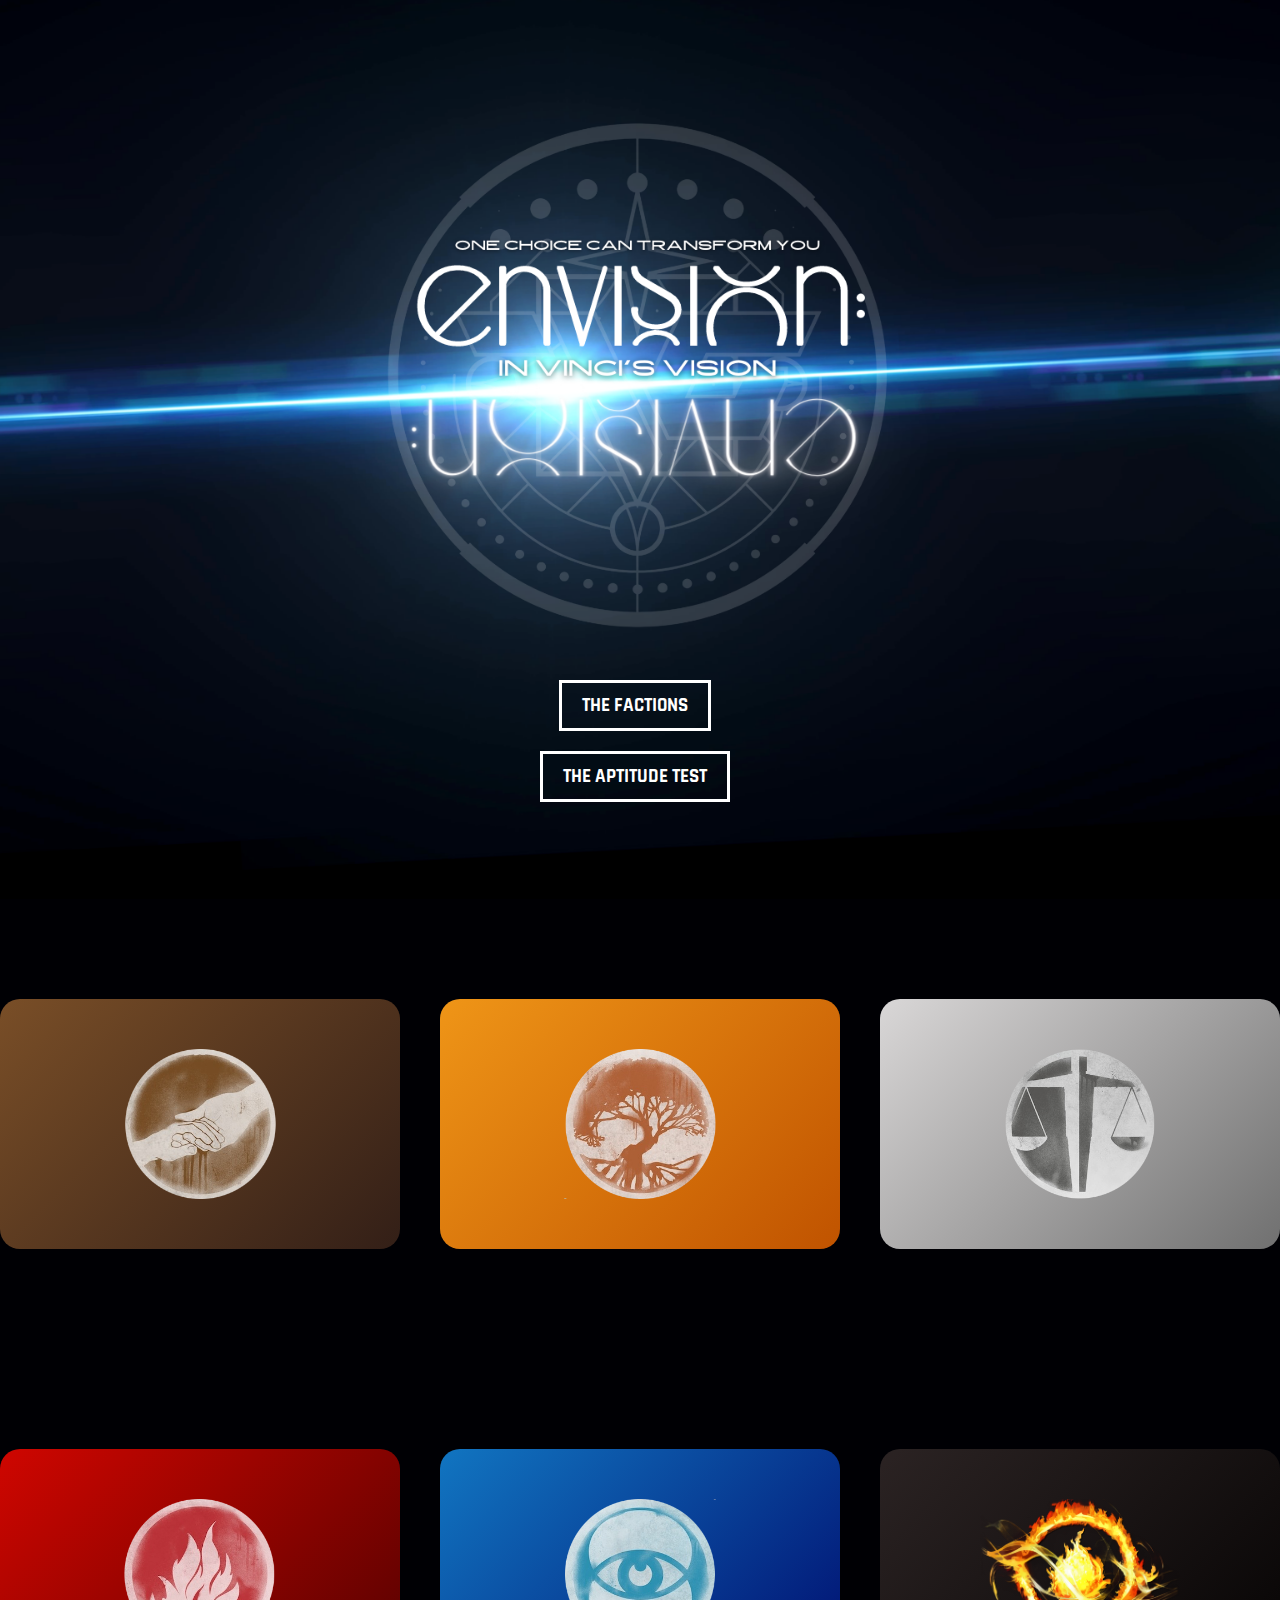
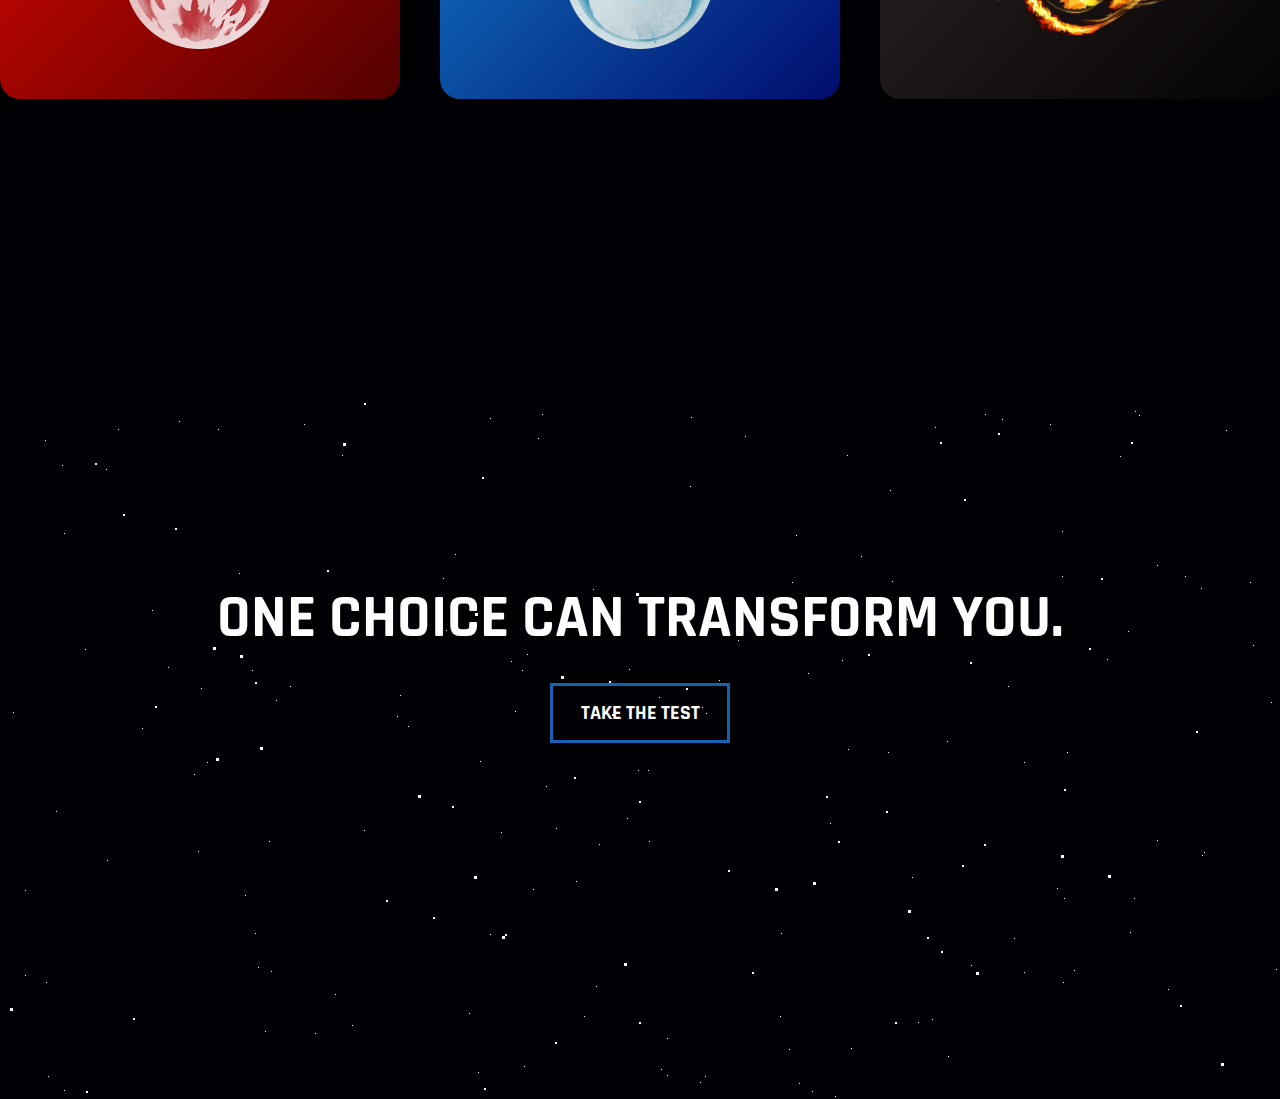
==== index.html @ 8aeebc3e "Update index.html" ====
<!DOCTYPE html>
<html lang="en">
<head>
    <meta charset="UTF-8">
    <meta name="viewport" content="width=device-width, initial-scale=1">
    <title>enVIsion: IN VINCI’s VISION</title>
    
    <link rel="icon" href="./images/TVG (1).ico" type="image/x-icon">
    <link rel="stylesheet" href="./index.css">
</head>
<body>    
    <div id='stars'></div>
        <div id='stars2'></div>
        <div id='stars3'></div>
        <div class="sections home" id="home">
            <div class="bg-music">
                <audio controls autoplay loop preload="auto">
                    <source src="./audio/divergent-bg.mp3" type="audio/mpeg"/>
                </audio>
            </div>
            <div class="banner-btn">
                <p><a href="#factions">THE FACTIONS</a></p>
                <p><a href="#aptitude">THE APTITUDE TEST</a></p>
            </div> 
        </div>

        <div class="sections factions" id="factions">            
            <div class="card abnegation">
                <div class="content">
                    <h1>ABNEGATION</h1>
                    <h4><i>The Selfless</i></h4>
                    <p>I will be my undoing if I become my obsession. <br>I will forget the ones I love if I do not serve them.</p>
                </div>
                <img src="./images/abnegation.png">
            </div>
            <div class="card amity">
                <div class="content">
                    <h1>AMITY</h1>
                    <h4><i>The Peaceful</i></h4>
                    <p>Trust.<br>Self-sufficiency.<br>Forgiveness.<br>Kindness.</p>
                </div>
                <img src="./images/amity.png">
            </div>
            <div class="card candor">
                <div class="content">
                    <h1>CANDOR</h1>
                    <h4><i>The Honest</i></h4>
                    <p>Truth makes us transparent.<br>Truth makes us strong.<br>Truth makes us inextricable.</p>
                </div>
                <img src="./images/candor.png">
            </div>
            <div class="card dauntless">
                <div class="content">
                    <h1>DAUNTLESS</h1>
                    <h4><i>The Brave</i></h4>
                    <p>We believe in freedom from fear, in ordinary acts of bravery, in defending those who cannot defend themselves.</p>
                </div>
                <img src="./images/dauntless.png">
            </div>
            <div class="card erudite">
                <div class="content">
                    <h1>ERUDITE</h1>
                    <h4><i>The Intelligent</i></h4>
                    <p>Knowledge is the only logical solution to avoid conflict. Intelligence must be used for
                        the benefit of the society.
                    </p>
                </div>
                <img src="./images/erudite.png">
            </div>
            <div class="card divergent">
                <div class="content">
                    <h1>DIVERGENT</h1>
                    <h4><i>The Uncontrollable</i></h4>
                    <p>I want to be <b>Brave, Selfless, Smart, Kind, and Honest</b>.<br>I am Divergent. I am whatever I choose to be.</p>
                </div>
                <img src="./images/divergent.png">
            </div>
        </div>

        <div class="sections aptitude" id="aptitude">
            <h1>
                ONE CHOICE CAN TRANSFORM YOU.
            </h1>
            <div class="center">
                <a href="test.html">
                    <button class="btn" href="test.html">
                        <svg width="180px" height="60px" viewBox="0 0 180 60" class="border">
                          <polyline points="179,1 179,59 1,59 1,1 179,1" class="bg-line" />
                          <polyline points="179,1 179,59 1,59 1,1 179,1" class="hl-line" />
                        </svg>
                        <span>TAKE THE TEST</span>
                      </button>
                </a>
                
              </div>
        </div>
</body>
</html>
---- index.css ----
@import url('https://fonts.googleapis.com/css2?family=Poppins:wght@400;600;900&display=swap');
@import url('https://fonts.googleapis.com/css2?family=Rajdhani:wght@500;600;700&family=Titillium+Web:wght@200;400;600;700&display=swap');

@keyframes transitionIn {
    from {
        opacity: 0;
        transform: rotateX(-5deg);
    }
    to {
        opacity: 1;
        transform: rotateX(0);
    }
}

html{
    scroll-behavior: smooth;
}

body {
    animation: transitionIn 1s;
    margin: 0;
    padding: 0;
    overflow-x: hidden;
    box-sizing: border-box;
    scroll-behavior: smooth;
}

.container {
    width: 100%;
    height: 100vh;
    scroll-snap-type: y mandatory;
    overflow-y: scroll;
}

.sections{
    width: 100%;
    height: 100vh;
    display: flex;
    align-items: center;
    justify-content: center;
    scroll-snap-align: start;
}
.bg-music {
    visibility: hidden;
    position: flex;
}

.banner-btn{
    position: absolute;
    top: 75%;
    left: 50%;
    transform: translate(-50%, -50%);
    text-align: center;
    margin-top: 5%;
    cursor: pointer;
}

.banner-btn a{
    text-decoration: none;
    border: 3px solid #ffffff;
    font-size: clamp(15px, 1.50vw, 40px);
    padding: 10px 20px;
    color: white;
    display: inline-block;
    margin-top: 2%;
    margin-right: 10px;
    font-family: 'Rajdhani', sans-serif;
    font-weight: 700;
    text-transform: uppercase;
}

.banner-btn a:hover {
    border-color: #1662B2;
    background: #1662B2;
    box-shadow: 0 2px 20px #1662B2;
    transition: .3s;
    color: #ffffff;
}

#home {
    background-image: url("./images/envision.png");
    background-position: center center;
    -webkit-background-size: cover;
    background-size: cover;
    height: 100vh;
    margin-top: -7px;
}

#factions {
    background: radial-gradient(ellipse at bottom, #000004 0%, #000004 100%);
    color: #ffffff;
    display: grid;
    grid-template-columns: auto auto auto;
}

#aptitude {
    background: radial-gradient(ellipse at bottom, #000004 0%, #000004 100%);
    color: #ffffff;
}


.card {
    position: relative;
    width: 400px;
    height: 250px;
    margin: 20px;
    display: flex;
    justify-content: flex-start;
    align-items: center;
    border-radius: 20px;
}
.abnegation {
    background: linear-gradient(135deg,#794e27,#331f17);
}
.amity {
    background: linear-gradient(135deg,#ef9517,#c05300);
}
.candor {
    background: linear-gradient(135deg,#d9d7d7,#707070);
}
.dauntless {
    background: linear-gradient(135deg,#CF0600,#520100);
}
.erudite {
    background: linear-gradient(135deg,#1175C1,#000C6E);
}
.divergent {
    background: linear-gradient(135deg,#2b2323,#050303);
}
.abnegation:hover {
    transition: 0.5s;
    filter: drop-shadow(0 0 0.75rem #a16b37);
}
.amity:hover {
    transition: 0.5s;
    filter: drop-shadow(0 0 0.75rem #e77630);
}
.candor:hover {
    transition: 0.5s;
    filter: drop-shadow(0 0 0.75rem #d1cece);
}
.dauntless:hover {
    transition: 0.5s;
    filter: drop-shadow(0 0 0.75rem crimson);
}
.erudite:hover {
    transition: 0.5s;
    filter: drop-shadow(0 0 0.75rem #091fc7);
}
.divergent:hover {
    transition: 0.5s;
    filter: drop-shadow(0 0 0.75rem #ff0303);
}
.card img {
    position: absolute;
    bottom: 20%;
    left: 50%;
    transform: translateX(-50%);
    height: 150px;
    transition: 0.5s;
}
.card:hover img {
    left: 80%;
    height: 220px;
}
.card .content {
    position: relative;
    width: 50%;
    left: 20%;
    padding: 20px 20px 20px 40px;
    opacity:0;
    visibility: hidden;
    transition: 0.5s;
}
.card:hover .content {
    opacity:1;
    visibility: visible;
    position: relative;
    width: 40%;
    left: 0%;
}
.card .content h1 {
    color: #ffffff;
    text-transform: uppercase;
    font-size: 2.5em;
    font-family: 'Rajdhani', sans-serif;
    font-weight: 700;
    line-height: 1em;
    margin-bottom: -.5em;
}
.card .content p {
    color: #ffffff;
    font-family: 'Titillium Web', sans-serif;
}

#aptitude h1 {
    color: #ffffff;
    text-transform: uppercase;
    font-size: 3.8em;
    font-family: 'Rajdhani', sans-serif;
    font-weight: 700;
    line-height: 1em;
    margin-bottom: 8%;
}
.center {
    width: 180px;
    height: 60px;
    position: absolute;
    margin-top: 10%;
  }
  
  .btn {
    width: 180px;
    height: 60px;
    cursor: pointer;
    background: transparent;
    border: 3px solid #1662B2;
    outline: none;
    transition: 1s ease-in-out;
    
  }
  
  svg {
    position: absolute;
    left: 0;
    top: 0;
    fill: none;
    stroke: #fff;
    stroke-dasharray: 150 480;
    stroke-dashoffset: 150;
    transition: 1s ease-in-out;
  }
  
  .btn:hover {
    transition: 1s ease-in-out;
    background: transparent;
    filter: drop-shadow(0.5rem 0.5rem 0.5rem #8594df);
  }
  
  .btn:hover svg {
    stroke-dashoffset: -480;
  }
  
  .btn span {
    color: white;
    font-family: 'Rajdhani', sans-serif;
    font-weight: 700;
    font-size:20px;
  }

  .btn span a{
    color: white;
    text-decoration: none;
  }

#stars {
    width: 1px;
    height: 1px;
    background: transparent;
    box-shadow: 1806px 732px #FFF , 741px 999px #FFF , 756px 742px #FFF , 661px 669px #FFF , 1609px 314px #FFF , 480px 361px #FFF , 447px 889px #FFF , 179px 1675px #FFF , 787px 1014px #FFF , 1358px 879px #FFF , 1102px 851px #FFF , 1326px 455px #FFF , 335px 594px #FFF , 1351px 1778px #FFF , 935px 27px #FFF , 1792px 367px #FFF , 1225px 1373px #FFF , 1990px 321px #FFF , 771px 1170px #FFF , 414px 896px #FFF , 1922px 1383px #FFF , 1072px 899px #FFF , 121px 1486px #FFF , 1501px 897px #FFF , 1235px 988px #FFF , 382px 1714px #FFF , 44px 2000px #FFF , 1927px 1209px #FFF , 274px 1994px #FFF , 1585px 891px #FFF , 501px 1614px #FFF , 1103px 1321px #FFF , 628px 1993px #FFF , 1675px 205px #FFF , 1956px 1377px #FFF , 1004px 1382px #FFF , 1689px 472px #FFF , 106px 69px #FFF , 308px 866px #FFF , 951px 1255px #FFF , 1978px 1495px #FFF , 1704px 1493px #FFF , 1303px 224px #FFF , 1016px 1891px #FFF , 706px 313px #FFF , 329px 833px #FFF , 932px 1520px #FFF , 627px 418px #FFF , 902px 1942px #FFF , 319px 936px #FFF , 879px 1499px #FFF , 1352px 1851px #FFF , 644px 1971px #FFF , 99px 843px #FFF , 1791px 1908px #FFF , 271px 571px #FFF , 1003px 1777px #FFF , 1472px 578px #FFF , 601px 1588px #FFF , 1118px 846px #FFF , 1185px 176px #FFF , 1140px 893px #FFF , 343px 1658px #FFF , 1649px 1209px #FFF , 1437px 1538px #FFF , 1826px 308px #FFF , 584px 616px #FFF , 556px 741px #FFF , 1839px 67px #FFF , 1677px 120px #FFF , 351px 1774px #FFF , 1110px 1592px #FFF , 1816px 696px #FFF , 1057px 488px #FFF , 899px 1882px #FFF , 659px 837px #FFF , 524px 666px #FFF , 1380px 540px #FFF , 890px 1960px #FFF , 641px 973px #FFF , 408px 326px #FFF , 1927px 495px #FFF , 342px 55px #FFF , 1008px 286px #FFF , 1975px 1547px #FFF , 1014px 1724px #FFF , 339px 942px #FFF , 1771px 73px #FFF , 1304px 573px #FFF , 1586px 159px #FFF , 428px 1473px #FFF , 1707px 474px #FFF , 272px 1141px #FFF , 83px 1948px #FFF , 298px 1639px #FFF , 870px 1857px #FFF , 593px 189px #FFF , 852px 944px #FFF , 1699px 1939px #FFF , 1163px 1781px #FFF , 1463px 828px #FFF , 596px 586px #FFF , 140px 765px #FFF , 877px 1561px #FFF , 367px 1645px #FFF , 406px 1680px #FFF , 1397px 612px #FFF , 1258px 1833px #FFF , 1833px 1373px #FFF , 1181px 1433px #FFF , 1818px 929px #FFF , 900px 1372px #FFF , 304px 24px #FFF , 511px 261px #FFF , 1379px 1305px #FFF , 1722px 1792px #FFF , 1966px 142px #FFF , 1064px 498px #FFF , 1040px 1907px #FFF , 35px 1166px #FFF , 397px 316px #FFF , 1795px 1603px #FFF , 1107px 259px #FFF , 465px 1578px #FFF , 25px 490px #FFF , 1157px 165px #FFF , 787px 1784px #FFF , 1207px 1985px #FFF , 1264px 851px #FFF , 1010px 1722px #FFF , 315px 633px #FFF , 1275px 1100px #FFF , 1271px 302px #FFF , 1796px 1953px #FFF , 916px 1787px #FFF , 1756px 603px #FFF , 1360px 1920px #FFF , 1473px 1698px #FFF , 202px 910px #FFF , 1134px 498px #FFF , 1663px 1295px #FFF , 13px 312px #FFF , 1435px 937px #FFF , 625px 1056px #FFF , 559px 1334px #FFF , 638px 370px #FFF , 45px 40px #FFF , 28px 907px #FFF , 586px 887px #FFF , 218px 29px #FFF , 475px 1958px #FFF , 1821px 498px #FFF , 985px 14px #FFF , 784px 1968px #FFF , 1675px 1564px #FFF , 189px 1427px #FFF , 590px 944px #FFF , 1609px 1182px #FFF , 1709px 1771px #FFF , 1028px 1377px #FFF , 1664px 894px #FFF , 235px 1598px #FFF , 71px 1165px #FFF , 1151px 1682px #FFF , 69px 1853px #FFF , 145px 1789px #FFF , 923px 1103px #FFF , 1416px 183px #FFF , 1115px 1397px #FFF , 435px 1225px #FFF , 1438px 431px #FFF , 1209px 1867px #FFF , 522px 270px #FFF , 1601px 861px #FFF , 1988px 851px #FFF , 205px 1614px #FFF , 206px 1258px #FFF , 1508px 119px #FFF , 1243px 956px #FFF , 490px 534px #FFF , 1297px 1505px #FFF , 898px 1704px #FFF , 500px 1314px #FFF , 98px 1419px #FFF , 1563px 1139px #FFF , 152px 210px #FFF , 1250px 182px #FFF , 1666px 65px #FFF , 173px 1504px #FFF , 199px 748px #FFF , 1080px 1825px #FFF , 991px 1158px #FFF , 1928px 1562px #FFF , 1853px 1187px #FFF , 1322px 270px #FFF , 39px 1133px #FFF , 1410px 1322px #FFF , 498px 1266px #FFF , 874px 1208px #FFF , 1767px 976px #FFF , 1429px 504px #FFF , 1192px 1997px #FFF , 399px 1790px #FFF , 746px 1944px #FFF , 715px 1245px #FFF , 1538px 747px #FFF , 1728px 1818px #FFF , 734px 718px #FFF , 550px 1791px #FFF , 1202px 455px #FFF , 78px 1054px #FFF , 1070px 1030px #FFF , 1569px 350px #FFF , 1880px 124px #FFF , 830px 959px #FFF , 107px 460px #FFF , 888px 352px #FFF , 1048px 840px #FFF , 1589px 1252px #FFF , 300px 1841px #FFF , 1308px 251px #FFF , 169px 998px #FFF , 1135px 11px #FFF , 709px 903px #FFF , 497px 1685px #FFF , 163px 989px #FFF , 142px 328px #FFF , 388px 1744px #FFF , 781px 533px #FFF , 847px 55px #FFF , 1638px 1896px #FFF , 64px 133px #FFF , 47px 1141px #FFF , 1952px 166px #FFF , 1237px 1749px #FFF , 812px 691px #FFF , 456px 1103px #FFF , 269px 441px #FFF , 490px 18px #FFF , 804px 1509px #FFF , 947px 341px #FFF , 1587px 275px #FFF , 1816px 262px #FFF , 1299px 717px #FFF , 248px 1243px #FFF , 1590px 362px #FFF , 1230px 1296px #FFF , 1892px 482px #FFF , 1558px 185px #FFF , 880px 729px #FFF , 1897px 99px #FFF , 1314px 1459px #FFF , 1552px 439px #FFF , 1845px 782px #FFF , 1697px 1599px #FFF , 667px 675px #FFF , 352px 625px #FFF , 246px 1444px #FFF , 358px 1588px #FFF , 290px 286px #FFF , 230px 1270px #FFF , 1874px 1524px #FFF , 1226px 30px #FFF , 1051px 1883px #FFF , 1140px 1973px #FFF , 1860px 1150px #FFF , 276px 300px #FFF , 350px 992px #FFF , 1775px 402px #FFF , 518px 1531px #FFF , 890px 90px #FFF , 516px 1325px #FFF , 1048px 1306px #FFF , 283px 838px #FFF , 1402px 1662px #FFF , 912px 1435px #FFF , 705px 676px #FFF , 1184px 1288px #FFF , 1782px 32px #FFF , 909px 1227px #FFF , 1397px 314px #FFF , 937px 1253px #FFF , 533px 489px #FFF , 48px 676px #FFF , 643px 1846px #FFF , 1360px 585px #FFF , 667px 638px #FFF , 446px 230px #FFF , 527px 254px #FFF , 1651px 632px #FFF , 1298px 1726px #FFF , 1817px 468px #FFF , 351px 1295px #FFF , 1763px 1907px #FFF , 1708px 1594px #FFF , 648px 370px #FFF , 691px 17px #FFF , 622px 1627px #FFF , 1651px 574px #FFF , 831px 1102px #FFF , 198px 451px #FFF , 35px 1145px #FFF , 1514px 884px #FFF , 1693px 1313px #FFF , 629px 269px #FFF , 1683px 1725px #FFF , 626px 1696px #FFF , 872px 1366px #FFF , 127px 956px #FFF , 1486px 536px #FFF , 917px 1659px #FFF , 1907px 1354px #FFF , 1362px 370px #FFF , 1227px 985px #FFF , 1180px 1255px #FFF , 842px 260px #FFF , 556px 428px #FFF , 1162px 1107px #FFF , 690px 86px #FFF , 168px 267px #FFF , 364px 430px #FFF , 1467px 1366px #FFF , 1958px 1791px #FFF , 460px 1019px #FFF , 971px 565px #FFF , 1292px 1094px #FFF , 906px 1597px #FFF , 1326px 1975px #FFF , 1245px 1919px #FFF , 784px 838px #FFF , 319px 1532px #FFF , 1085px 1135px #FFF , 1644px 580px #FFF , 443px 178px #FFF , 1074px 570px #FFF , 1576px 1024px #FFF , 1083px 1738px #FFF , 170px 1422px #FFF , 576px 481px #FFF , 683px 1062px #FFF , 1815px 574px #FFF , 702px 307px #FFF , 1833px 638px #FFF , 96px 1988px #FFF , 1504px 1867px #FFF , 1384px 1265px #FFF , 1945px 1747px #FFF , 726px 819px #FFF , 154px 1221px #FFF , 907px 219px #FFF , 808px 273px #FFF , 1515px 1671px #FFF , 1470px 444px #FFF , 1725px 1587px #FFF , 1575px 686px #FFF , 991px 1570px #FFF , 1953px 1114px #FFF , 1858px 528px #FFF , 1130px 532px #FFF , 1120px 56px #FFF , 401px 208px #FFF , 1376px 1020px #FFF , 1449px 766px #FFF , 424px 1794px #FFF , 1791px 790px #FFF , 1655px 612px #FFF , 60px 1118px #FFF , 317px 919px #FFF , 258px 567px #FFF , 1344px 432px #FFF , 1695px 1992px #FFF , 1089px 1538px #FFF , 1667px 104px #FFF , 798px 782px #FFF , 1002px 19px #FFF , 1644px 702px #FFF , 455px 154px #FFF , 1833px 851px #FFF , 441px 830px #FFF , 701px 1361px #FFF , 1593px 1751px #FFF , 397px 939px #FFF , 1770px 1441px #FFF , 831px 1882px #FFF , 1394px 439px #FFF , 1752px 12px #FFF , 1981px 795px #FFF , 848px 349px #FFF , 1145px 734px #FFF , 805px 1503px #FFF , 1062px 131px #FFF , 745px 1733px #FFF , 1168px 589px #FFF , 792px 182px #FFF , 101px 765px #FFF , 1626px 1802px #FFF , 1827px 865px #FFF , 915px 1598px #FFF , 1491px 1893px #FFF , 485px 1437px #FFF , 1242px 1768px #FFF , 738px 1766px #FFF , 573px 1824px #FFF , 362px 1580px #FFF , 1497px 1523px #FFF , 1024px 362px #FFF , 1256px 852px #FFF , 974px 1538px #FFF , 1795px 1629px #FFF , 1360px 439px #FFF , 181px 1170px #FFF , 556px 1594px #FFF , 85px 249px #FFF , 64px 690px #FFF , 1951px 1043px #FFF , 736px 949px #FFF , 1297px 652px #FFF , 835px 696px #FFF , 252px 270px #FFF , 293px 1379px #FFF , 757px 712px #FFF , 780px 616px #FFF , 1408px 273px #FFF , 1934px 462px #FFF , 201px 288px #FFF , 251px 1083px #FFF , 1983px 626px #FFF , 1378px 1877px #FFF , 1376px 1571px #FFF , 1111px 847px #FFF , 1440px 768px #FFF , 1569px 1283px #FFF , 932px 619px #FFF , 1011px 1076px #FFF , 1223px 1925px #FFF , 197px 1318px #FFF , 525px 1505px #FFF , 1157px 440px #FFF , 171px 1998px #FFF , 1411px 1596px #FFF , 892px 181px #FFF , 1834px 259px #FFF , 250px 1642px #FFF , 146px 1390px #FFF , 1158px 1727px #FFF , 211px 770px #FFF , 896px 1196px #FFF , 1067px 1480px #FFF , 748px 1995px #FFF , 1116px 1213px #FFF , 1967px 1268px #FFF , 1937px 115px #FFF , 1582px 1572px #FFF , 593px 1879px #FFF , 1520px 1220px #FFF , 707px 1831px #FFF , 1201px 1133px #FFF , 641px 1949px #FFF , 643px 991px #FFF , 498px 1273px #FFF , 179px 21px #FFF , 347px 747px #FFF , 1121px 966px #FFF , 1393px 326px #FFF , 501px 432px #FFF , 1181px 1883px #FFF , 664px 901px #FFF , 546px 386px #FFF , 1257px 921px #FFF , 738px 240px #FFF , 1041px 199px #FFF , 570px 1916px #FFF , 1979px 98px #FFF , 1517px 830px #FFF , 1129px 1040px #FFF , 786px 1518px #FFF , 542px 14px #FFF , 970px 1762px #FFF , 529px 1150px #FFF , 1063px 582px #FFF , 1682px 1989px #FFF , 700px 682px #FFF , 118px 29px #FFF , 649px 441px #FFF , 796px 135px #FFF , 1128px 231px #FFF , 830px 423px #FFF , 1661px 835px #FFF , 1660px 1354px #FFF , 1139px 15px #FFF , 1501px 172px #FFF , 647px 1573px #FFF , 1190px 1805px #FFF , 524px 1656px #FFF , 1200px 1770px #FFF , 902px 1162px #FFF , 1317px 1314px #FFF , 1926px 783px #FFF , 56px 411px #FFF , 1201px 188px #FFF , 425px 1543px #FFF , 181px 1999px #FFF , 1855px 1332px #FFF , 1095px 759px #FFF , 1097px 992px #FFF , 1787px 999px #FFF , 1142px 1546px #FFF , 400px 295px #FFF , 1690px 816px #FFF , 1396px 1336px #FFF , 89px 1460px #FFF , 1750px 1570px #FFF , 62px 65px #FFF , 322px 1915px #FFF , 1618px 571px #FFF , 1607px 446px #FFF , 1469px 113px #FFF , 925px 1656px #FFF , 1098px 751px #FFF , 1670px 673px #FFF , 1664px 1159px #FFF , 1716px 95px #FFF , 1493px 902px #FFF , 631px 774px #FFF , 1941px 311px #FFF , 1666px 644px #FFF , 1845px 252px #FFF , 478px 672px #FFF , 1403px 879px #FFF , 573px 1590px #FFF , 1265px 1776px #FFF , 675px 1276px #FFF , 485px 1347px #FFF , 789px 649px #FFF , 467px 1821px #FFF , 1647px 488px #FFF , 1084px 822px #FFF , 44px 1060px #FFF , 812px 830px #FFF , 1136px 1360px #FFF , 1718px 1550px #FFF , 149px 1373px #FFF , 1698px 692px #FFF , 41px 1700px #FFF , 1067px 352px #FFF , 1852px 1282px #FFF , 932px 876px #FFF , 1681px 14px #FFF , 1010px 984px #FFF , 914px 868px #FFF , 515px 311px #FFF , 744px 1346px #FFF , 265px 631px #FFF , 1649px 209px #FFF , 1738px 661px #FFF , 1050px 24px #FFF , 1590px 1107px #FFF , 597px 925px #FFF , 94px 1199px #FFF , 145px 891px #FFF , 221px 1666px #FFF , 1485px 1165px #FFF , 851px 648px #FFF , 1791px 979px #FFF , 1691px 1656px #FFF , 124px 1647px #FFF , 864px 906px #FFF , 150px 1082px #FFF , 1317px 1328px #FFF , 1963px 1193px #FFF , 953px 1127px #FFF , 912px 477px #FFF , 1535px 1326px #FFF , 1692px 913px #FFF , 1796px 555px #FFF , 806px 1191px #FFF , 1640px 1704px #FFF , 918px 622px #FFF , 1369px 1463px #FFF , 893px 1872px #FFF , 1025px 1057px #FFF , 1408px 1002px #FFF , 434px 1922px #FFF , 1864px 1583px #FFF , 1240px 1450px #FFF , 1767px 1386px #FFF , 1472px 1262px #FFF , 861px 156px #FFF , 1013px 1523px #FFF , 245px 495px #FFF , 292px 1513px #FFF , 719px 280px #FFF , 1703px 1136px #FFF , 1110px 1240px #FFF , 243px 1161px #FFF , 700px 871px #FFF , 924px 1962px #FFF , 512px 1698px #FFF , 1206px 1635px #FFF , 1508px 1182px #FFF , 1115px 805px #FFF , 740px 1312px #FFF , 1351px 1374px #FFF , 1770px 1266px #FFF , 46px 582px #FFF , 1349px 27px #FFF , 1619px 1364px #FFF , 1697px 1244px #FFF , 1253px 245px #FFF , 1204px 452px #FFF , 239px 173px #FFF , 1524px 737px #FFF , 496px 1425px #FFF , 1682px 1992px #FFF , 406px 1886px #FFF , 1827px 1631px #FFF , 1455px 1249px #FFF , 1322px 1220px #FFF , 569px 990px #FFF , 196px 1110px #FFF , 948px 656px #FFF , 782px 1604px #FFF , 1717px 1463px #FFF , 529px 1788px #FFF , 194px 374px #FFF , 1835px 1530px #FFF , 1620px 370px #FFF , 1285px 1114px #FFF , 1277px 1640px #FFF , 255px 533px #FFF , 1237px 1761px #FFF , 538px 1824px #FFF , 878px 1761px #FFF , 1276px 569px #FFF , 1366px 237px #FFF , 617px 1222px #FFF , 482px 1607px #FFF , 359px 1124px #FFF , 641px 1244px #FFF , 1894px 986px #FFF , 1297px 21px #FFF , 207px 362px #FFF , 1678px 1499px #FFF , 814px 1355px #FFF , 931px 1249px #FFF , 25px 575px #FFF , 826px 1004px #FFF , 1766px 32px #FFF , 5px 1169px #FFF , 799px 683px #FFF , 642px 341px #FFF , 1911px 1530px #FFF , 1014px 538px #FFF , 473px 1764px #FFF , 1270px 1019px #FFF , 1024px 572px #FFF , 1673px 407px #FFF , 286px 1684px #FFF , 1936px 1672px #FFF , 469px 613px #FFF , 1607px 577px #FFF , 599px 444px #FFF , 1311px 672px #FFF , 239px 1038px #FFF , 1566px 1544px #FFF , 1616px 862px #FFF , 1520px 488px #FFF , 1008px 1712px #FFF , 15px 1620px #FFF , 263px 1343px #FFF , 1434px 1397px #FFF , 745px 36px #FFF , 1421px 1746px #FFF , 659px 297px #FFF , 1457px 1587px #FFF , 472px 1769px #FFF , 1062px 176px #FFF , 361px 1235px #FFF , 1887px 23px #FFF , 583px 874px #FFF , 445px 1970px #FFF , 1453px 7px #FFF , 1403px 263px #FFF , 252px 1170px #FFF , 35px 1548px #FFF , 387px 1394px #FFF , 990px 1263px #FFF , 442px 1136px #FFF , 538px 38px #FFF , 486px 1945px #FFF , 1313px 1946px #FFF , 972px 981px #FFF , 992px 1106px #FFF , 464px 1225px #FFF , 1163px 1592px #FFF , 29px 901px #FFF , 133px 1740px #FFF , 77px 742px #FFF , 1880px 819px #FFF , 872px 1105px #FFF;
    animation: animStar 50s linear infinite;
  }
  #stars:after {
    content: "";
    position: absolute;
    top: 2000px;
    width: 1px;
    height: 1px;
    background: transparent;
    box-shadow: 1806px 732px #FFF , 741px 999px #FFF , 756px 742px #FFF , 661px 669px #FFF , 1609px 314px #FFF , 480px 361px #FFF , 447px 889px #FFF , 179px 1675px #FFF , 787px 1014px #FFF , 1358px 879px #FFF , 1102px 851px #FFF , 1326px 455px #FFF , 335px 594px #FFF , 1351px 1778px #FFF , 935px 27px #FFF , 1792px 367px #FFF , 1225px 1373px #FFF , 1990px 321px #FFF , 771px 1170px #FFF , 414px 896px #FFF , 1922px 1383px #FFF , 1072px 899px #FFF , 121px 1486px #FFF , 1501px 897px #FFF , 1235px 988px #FFF , 382px 1714px #FFF , 44px 2000px #FFF , 1927px 1209px #FFF , 274px 1994px #FFF , 1585px 891px #FFF , 501px 1614px #FFF , 1103px 1321px #FFF , 628px 1993px #FFF , 1675px 205px #FFF , 1956px 1377px #FFF , 1004px 1382px #FFF , 1689px 472px #FFF , 106px 69px #FFF , 308px 866px #FFF , 951px 1255px #FFF , 1978px 1495px #FFF , 1704px 1493px #FFF , 1303px 224px #FFF , 1016px 1891px #FFF , 706px 313px #FFF , 329px 833px #FFF , 932px 1520px #FFF , 627px 418px #FFF , 902px 1942px #FFF , 319px 936px #FFF , 879px 1499px #FFF , 1352px 1851px #FFF , 644px 1971px #FFF , 99px 843px #FFF , 1791px 1908px #FFF , 271px 571px #FFF , 1003px 1777px #FFF , 1472px 578px #FFF , 601px 1588px #FFF , 1118px 846px #FFF , 1185px 176px #FFF , 1140px 893px #FFF , 343px 1658px #FFF , 1649px 1209px #FFF , 1437px 1538px #FFF , 1826px 308px #FFF , 584px 616px #FFF , 556px 741px #FFF , 1839px 67px #FFF , 1677px 120px #FFF , 351px 1774px #FFF , 1110px 1592px #FFF , 1816px 696px #FFF , 1057px 488px #FFF , 899px 1882px #FFF , 659px 837px #FFF , 524px 666px #FFF , 1380px 540px #FFF , 890px 1960px #FFF , 641px 973px #FFF , 408px 326px #FFF , 1927px 495px #FFF , 342px 55px #FFF , 1008px 286px #FFF , 1975px 1547px #FFF , 1014px 1724px #FFF , 339px 942px #FFF , 1771px 73px #FFF , 1304px 573px #FFF , 1586px 159px #FFF , 428px 1473px #FFF , 1707px 474px #FFF , 272px 1141px #FFF , 83px 1948px #FFF , 298px 1639px #FFF , 870px 1857px #FFF , 593px 189px #FFF , 852px 944px #FFF , 1699px 1939px #FFF , 1163px 1781px #FFF , 1463px 828px #FFF , 596px 586px #FFF , 140px 765px #FFF , 877px 1561px #FFF , 367px 1645px #FFF , 406px 1680px #FFF , 1397px 612px #FFF , 1258px 1833px #FFF , 1833px 1373px #FFF , 1181px 1433px #FFF , 1818px 929px #FFF , 900px 1372px #FFF , 304px 24px #FFF , 511px 261px #FFF , 1379px 1305px #FFF , 1722px 1792px #FFF , 1966px 142px #FFF , 1064px 498px #FFF , 1040px 1907px #FFF , 35px 1166px #FFF , 397px 316px #FFF , 1795px 1603px #FFF , 1107px 259px #FFF , 465px 1578px #FFF , 25px 490px #FFF , 1157px 165px #FFF , 787px 1784px #FFF , 1207px 1985px #FFF , 1264px 851px #FFF , 1010px 1722px #FFF , 315px 633px #FFF , 1275px 1100px #FFF , 1271px 302px #FFF , 1796px 1953px #FFF , 916px 1787px #FFF , 1756px 603px #FFF , 1360px 1920px #FFF , 1473px 1698px #FFF , 202px 910px #FFF , 1134px 498px #FFF , 1663px 1295px #FFF , 13px 312px #FFF , 1435px 937px #FFF , 625px 1056px #FFF , 559px 1334px #FFF , 638px 370px #FFF , 45px 40px #FFF , 28px 907px #FFF , 586px 887px #FFF , 218px 29px #FFF , 475px 1958px #FFF , 1821px 498px #FFF , 985px 14px #FFF , 784px 1968px #FFF , 1675px 1564px #FFF , 189px 1427px #FFF , 590px 944px #FFF , 1609px 1182px #FFF , 1709px 1771px #FFF , 1028px 1377px #FFF , 1664px 894px #FFF , 235px 1598px #FFF , 71px 1165px #FFF , 1151px 1682px #FFF , 69px 1853px #FFF , 145px 1789px #FFF , 923px 1103px #FFF , 1416px 183px #FFF , 1115px 1397px #FFF , 435px 1225px #FFF , 1438px 431px #FFF , 1209px 1867px #FFF , 522px 270px #FFF , 1601px 861px #FFF , 1988px 851px #FFF , 205px 1614px #FFF , 206px 1258px #FFF , 1508px 119px #FFF , 1243px 956px #FFF , 490px 534px #FFF , 1297px 1505px #FFF , 898px 1704px #FFF , 500px 1314px #FFF , 98px 1419px #FFF , 1563px 1139px #FFF , 152px 210px #FFF , 1250px 182px #FFF , 1666px 65px #FFF , 173px 1504px #FFF , 199px 748px #FFF , 1080px 1825px #FFF , 991px 1158px #FFF , 1928px 1562px #FFF , 1853px 1187px #FFF , 1322px 270px #FFF , 39px 1133px #FFF , 1410px 1322px #FFF , 498px 1266px #FFF , 874px 1208px #FFF , 1767px 976px #FFF , 1429px 504px #FFF , 1192px 1997px #FFF , 399px 1790px #FFF , 746px 1944px #FFF , 715px 1245px #FFF , 1538px 747px #FFF , 1728px 1818px #FFF , 734px 718px #FFF , 550px 1791px #FFF , 1202px 455px #FFF , 78px 1054px #FFF , 1070px 1030px #FFF , 1569px 350px #FFF , 1880px 124px #FFF , 830px 959px #FFF , 107px 460px #FFF , 888px 352px #FFF , 1048px 840px #FFF , 1589px 1252px #FFF , 300px 1841px #FFF , 1308px 251px #FFF , 169px 998px #FFF , 1135px 11px #FFF , 709px 903px #FFF , 497px 1685px #FFF , 163px 989px #FFF , 142px 328px #FFF , 388px 1744px #FFF , 781px 533px #FFF , 847px 55px #FFF , 1638px 1896px #FFF , 64px 133px #FFF , 47px 1141px #FFF , 1952px 166px #FFF , 1237px 1749px #FFF , 812px 691px #FFF , 456px 1103px #FFF , 269px 441px #FFF , 490px 18px #FFF , 804px 1509px #FFF , 947px 341px #FFF , 1587px 275px #FFF , 1816px 262px #FFF , 1299px 717px #FFF , 248px 1243px #FFF , 1590px 362px #FFF , 1230px 1296px #FFF , 1892px 482px #FFF , 1558px 185px #FFF , 880px 729px #FFF , 1897px 99px #FFF , 1314px 1459px #FFF , 1552px 439px #FFF , 1845px 782px #FFF , 1697px 1599px #FFF , 667px 675px #FFF , 352px 625px #FFF , 246px 1444px #FFF , 358px 1588px #FFF , 290px 286px #FFF , 230px 1270px #FFF , 1874px 1524px #FFF , 1226px 30px #FFF , 1051px 1883px #FFF , 1140px 1973px #FFF , 1860px 1150px #FFF , 276px 300px #FFF , 350px 992px #FFF , 1775px 402px #FFF , 518px 1531px #FFF , 890px 90px #FFF , 516px 1325px #FFF , 1048px 1306px #FFF , 283px 838px #FFF , 1402px 1662px #FFF , 912px 1435px #FFF , 705px 676px #FFF , 1184px 1288px #FFF , 1782px 32px #FFF , 909px 1227px #FFF , 1397px 314px #FFF , 937px 1253px #FFF , 533px 489px #FFF , 48px 676px #FFF , 643px 1846px #FFF , 1360px 585px #FFF , 667px 638px #FFF , 446px 230px #FFF , 527px 254px #FFF , 1651px 632px #FFF , 1298px 1726px #FFF , 1817px 468px #FFF , 351px 1295px #FFF , 1763px 1907px #FFF , 1708px 1594px #FFF , 648px 370px #FFF , 691px 17px #FFF , 622px 1627px #FFF , 1651px 574px #FFF , 831px 1102px #FFF , 198px 451px #FFF , 35px 1145px #FFF , 1514px 884px #FFF , 1693px 1313px #FFF , 629px 269px #FFF , 1683px 1725px #FFF , 626px 1696px #FFF , 872px 1366px #FFF , 127px 956px #FFF , 1486px 536px #FFF , 917px 1659px #FFF , 1907px 1354px #FFF , 1362px 370px #FFF , 1227px 985px #FFF , 1180px 1255px #FFF , 842px 260px #FFF , 556px 428px #FFF , 1162px 1107px #FFF , 690px 86px #FFF , 168px 267px #FFF , 364px 430px #FFF , 1467px 1366px #FFF , 1958px 1791px #FFF , 460px 1019px #FFF , 971px 565px #FFF , 1292px 1094px #FFF , 906px 1597px #FFF , 1326px 1975px #FFF , 1245px 1919px #FFF , 784px 838px #FFF , 319px 1532px #FFF , 1085px 1135px #FFF , 1644px 580px #FFF , 443px 178px #FFF , 1074px 570px #FFF , 1576px 1024px #FFF , 1083px 1738px #FFF , 170px 1422px #FFF , 576px 481px #FFF , 683px 1062px #FFF , 1815px 574px #FFF , 702px 307px #FFF , 1833px 638px #FFF , 96px 1988px #FFF , 1504px 1867px #FFF , 1384px 1265px #FFF , 1945px 1747px #FFF , 726px 819px #FFF , 154px 1221px #FFF , 907px 219px #FFF , 808px 273px #FFF , 1515px 1671px #FFF , 1470px 444px #FFF , 1725px 1587px #FFF , 1575px 686px #FFF , 991px 1570px #FFF , 1953px 1114px #FFF , 1858px 528px #FFF , 1130px 532px #FFF , 1120px 56px #FFF , 401px 208px #FFF , 1376px 1020px #FFF , 1449px 766px #FFF , 424px 1794px #FFF , 1791px 790px #FFF , 1655px 612px #FFF , 60px 1118px #FFF , 317px 919px #FFF , 258px 567px #FFF , 1344px 432px #FFF , 1695px 1992px #FFF , 1089px 1538px #FFF , 1667px 104px #FFF , 798px 782px #FFF , 1002px 19px #FFF , 1644px 702px #FFF , 455px 154px #FFF , 1833px 851px #FFF , 441px 830px #FFF , 701px 1361px #FFF , 1593px 1751px #FFF , 397px 939px #FFF , 1770px 1441px #FFF , 831px 1882px #FFF , 1394px 439px #FFF , 1752px 12px #FFF , 1981px 795px #FFF , 848px 349px #FFF , 1145px 734px #FFF , 805px 1503px #FFF , 1062px 131px #FFF , 745px 1733px #FFF , 1168px 589px #FFF , 792px 182px #FFF , 101px 765px #FFF , 1626px 1802px #FFF , 1827px 865px #FFF , 915px 1598px #FFF , 1491px 1893px #FFF , 485px 1437px #FFF , 1242px 1768px #FFF , 738px 1766px #FFF , 573px 1824px #FFF , 362px 1580px #FFF , 1497px 1523px #FFF , 1024px 362px #FFF , 1256px 852px #FFF , 974px 1538px #FFF , 1795px 1629px #FFF , 1360px 439px #FFF , 181px 1170px #FFF , 556px 1594px #FFF , 85px 249px #FFF , 64px 690px #FFF , 1951px 1043px #FFF , 736px 949px #FFF , 1297px 652px #FFF , 835px 696px #FFF , 252px 270px #FFF , 293px 1379px #FFF , 757px 712px #FFF , 780px 616px #FFF , 1408px 273px #FFF , 1934px 462px #FFF , 201px 288px #FFF , 251px 1083px #FFF , 1983px 626px #FFF , 1378px 1877px #FFF , 1376px 1571px #FFF , 1111px 847px #FFF , 1440px 768px #FFF , 1569px 1283px #FFF , 932px 619px #FFF , 1011px 1076px #FFF , 1223px 1925px #FFF , 197px 1318px #FFF , 525px 1505px #FFF , 1157px 440px #FFF , 171px 1998px #FFF , 1411px 1596px #FFF , 892px 181px #FFF , 1834px 259px #FFF , 250px 1642px #FFF , 146px 1390px #FFF , 1158px 1727px #FFF , 211px 770px #FFF , 896px 1196px #FFF , 1067px 1480px #FFF , 748px 1995px #FFF , 1116px 1213px #FFF , 1967px 1268px #FFF , 1937px 115px #FFF , 1582px 1572px #FFF , 593px 1879px #FFF , 1520px 1220px #FFF , 707px 1831px #FFF , 1201px 1133px #FFF , 641px 1949px #FFF , 643px 991px #FFF , 498px 1273px #FFF , 179px 21px #FFF , 347px 747px #FFF , 1121px 966px #FFF , 1393px 326px #FFF , 501px 432px #FFF , 1181px 1883px #FFF , 664px 901px #FFF , 546px 386px #FFF , 1257px 921px #FFF , 738px 240px #FFF , 1041px 199px #FFF , 570px 1916px #FFF , 1979px 98px #FFF , 1517px 830px #FFF , 1129px 1040px #FFF , 786px 1518px #FFF , 542px 14px #FFF , 970px 1762px #FFF , 529px 1150px #FFF , 1063px 582px #FFF , 1682px 1989px #FFF , 700px 682px #FFF , 118px 29px #FFF , 649px 441px #FFF , 796px 135px #FFF , 1128px 231px #FFF , 830px 423px #FFF , 1661px 835px #FFF , 1660px 1354px #FFF , 1139px 15px #FFF , 1501px 172px #FFF , 647px 1573px #FFF , 1190px 1805px #FFF , 524px 1656px #FFF , 1200px 1770px #FFF , 902px 1162px #FFF , 1317px 1314px #FFF , 1926px 783px #FFF , 56px 411px #FFF , 1201px 188px #FFF , 425px 1543px #FFF , 181px 1999px #FFF , 1855px 1332px #FFF , 1095px 759px #FFF , 1097px 992px #FFF , 1787px 999px #FFF , 1142px 1546px #FFF , 400px 295px #FFF , 1690px 816px #FFF , 1396px 1336px #FFF , 89px 1460px #FFF , 1750px 1570px #FFF , 62px 65px #FFF , 322px 1915px #FFF , 1618px 571px #FFF , 1607px 446px #FFF , 1469px 113px #FFF , 925px 1656px #FFF , 1098px 751px #FFF , 1670px 673px #FFF , 1664px 1159px #FFF , 1716px 95px #FFF , 1493px 902px #FFF , 631px 774px #FFF , 1941px 311px #FFF , 1666px 644px #FFF , 1845px 252px #FFF , 478px 672px #FFF , 1403px 879px #FFF , 573px 1590px #FFF , 1265px 1776px #FFF , 675px 1276px #FFF , 485px 1347px #FFF , 789px 649px #FFF , 467px 1821px #FFF , 1647px 488px #FFF , 1084px 822px #FFF , 44px 1060px #FFF , 812px 830px #FFF , 1136px 1360px #FFF , 1718px 1550px #FFF , 149px 1373px #FFF , 1698px 692px #FFF , 41px 1700px #FFF , 1067px 352px #FFF , 1852px 1282px #FFF , 932px 876px #FFF , 1681px 14px #FFF , 1010px 984px #FFF , 914px 868px #FFF , 515px 311px #FFF , 744px 1346px #FFF , 265px 631px #FFF , 1649px 209px #FFF , 1738px 661px #FFF , 1050px 24px #FFF , 1590px 1107px #FFF , 597px 925px #FFF , 94px 1199px #FFF , 145px 891px #FFF , 221px 1666px #FFF , 1485px 1165px #FFF , 851px 648px #FFF , 1791px 979px #FFF , 1691px 1656px #FFF , 124px 1647px #FFF , 864px 906px #FFF , 150px 1082px #FFF , 1317px 1328px #FFF , 1963px 1193px #FFF , 953px 1127px #FFF , 912px 477px #FFF , 1535px 1326px #FFF , 1692px 913px #FFF , 1796px 555px #FFF , 806px 1191px #FFF , 1640px 1704px #FFF , 918px 622px #FFF , 1369px 1463px #FFF , 893px 1872px #FFF , 1025px 1057px #FFF , 1408px 1002px #FFF , 434px 1922px #FFF , 1864px 1583px #FFF , 1240px 1450px #FFF , 1767px 1386px #FFF , 1472px 1262px #FFF , 861px 156px #FFF , 1013px 1523px #FFF , 245px 495px #FFF , 292px 1513px #FFF , 719px 280px #FFF , 1703px 1136px #FFF , 1110px 1240px #FFF , 243px 1161px #FFF , 700px 871px #FFF , 924px 1962px #FFF , 512px 1698px #FFF , 1206px 1635px #FFF , 1508px 1182px #FFF , 1115px 805px #FFF , 740px 1312px #FFF , 1351px 1374px #FFF , 1770px 1266px #FFF , 46px 582px #FFF , 1349px 27px #FFF , 1619px 1364px #FFF , 1697px 1244px #FFF , 1253px 245px #FFF , 1204px 452px #FFF , 239px 173px #FFF , 1524px 737px #FFF , 496px 1425px #FFF , 1682px 1992px #FFF , 406px 1886px #FFF , 1827px 1631px #FFF , 1455px 1249px #FFF , 1322px 1220px #FFF , 569px 990px #FFF , 196px 1110px #FFF , 948px 656px #FFF , 782px 1604px #FFF , 1717px 1463px #FFF , 529px 1788px #FFF , 194px 374px #FFF , 1835px 1530px #FFF , 1620px 370px #FFF , 1285px 1114px #FFF , 1277px 1640px #FFF , 255px 533px #FFF , 1237px 1761px #FFF , 538px 1824px #FFF , 878px 1761px #FFF , 1276px 569px #FFF , 1366px 237px #FFF , 617px 1222px #FFF , 482px 1607px #FFF , 359px 1124px #FFF , 641px 1244px #FFF , 1894px 986px #FFF , 1297px 21px #FFF , 207px 362px #FFF , 1678px 1499px #FFF , 814px 1355px #FFF , 931px 1249px #FFF , 25px 575px #FFF , 826px 1004px #FFF , 1766px 32px #FFF , 5px 1169px #FFF , 799px 683px #FFF , 642px 341px #FFF , 1911px 1530px #FFF , 1014px 538px #FFF , 473px 1764px #FFF , 1270px 1019px #FFF , 1024px 572px #FFF , 1673px 407px #FFF , 286px 1684px #FFF , 1936px 1672px #FFF , 469px 613px #FFF , 1607px 577px #FFF , 599px 444px #FFF , 1311px 672px #FFF , 239px 1038px #FFF , 1566px 1544px #FFF , 1616px 862px #FFF , 1520px 488px #FFF , 1008px 1712px #FFF , 15px 1620px #FFF , 263px 1343px #FFF , 1434px 1397px #FFF , 745px 36px #FFF , 1421px 1746px #FFF , 659px 297px #FFF , 1457px 1587px #FFF , 472px 1769px #FFF , 1062px 176px #FFF , 361px 1235px #FFF , 1887px 23px #FFF , 583px 874px #FFF , 445px 1970px #FFF , 1453px 7px #FFF , 1403px 263px #FFF , 252px 1170px #FFF , 35px 1548px #FFF , 387px 1394px #FFF , 990px 1263px #FFF , 442px 1136px #FFF , 538px 38px #FFF , 486px 1945px #FFF , 1313px 1946px #FFF , 972px 981px #FFF , 992px 1106px #FFF , 464px 1225px #FFF , 1163px 1592px #FFF , 29px 901px #FFF , 133px 1740px #FFF , 77px 742px #FFF , 1880px 819px #FFF , 872px 1105px #FFF;
  }
  
  #stars2 {
    width: 2px;
    height: 2px;
    background: transparent;
    box-shadow: 1909px 264px #FFF , 123px 114px #FFF , 86px 691px #FFF , 1590px 1407px #FFF , 201px 862px #FFF , 1313px 1606px #FFF , 1678px 1819px #FFF , 300px 1702px #FFF , 1433px 714px #FFF , 1727px 850px #FFF , 884px 959px #FFF , 546px 1056px #FFF , 1808px 482px #FFF , 964px 99px #FFF , 1883px 886px #FFF , 192px 850px #FFF , 1131px 42px #FFF , 1768px 1036px #FFF , 179px 1227px #FFF , 1762px 1578px #FFF , 93px 1132px #FFF , 742px 1142px #FFF , 66px 1305px #FFF , 1216px 1573px #FFF , 1357px 469px #FFF , 466px 1903px #FFF , 1350px 54px #FFF , 1421px 1321px #FFF , 255px 282px #FFF , 1406px 1755px #FFF , 1180px 605px #FFF , 613px 1645px #FFF , 728px 470px #FFF , 1209px 1373px #FFF , 133px 618px #FFF , 1987px 894px #FFF , 769px 1642px #FFF , 1681px 219px #FFF , 895px 622px #FFF , 1948px 1813px #FFF , 1936px 813px #FFF , 503px 912px #FFF , 489px 1370px #FFF , 1331px 215px #FFF , 478px 1795px #FFF , 939px 719px #FFF , 802px 1858px #FFF , 826px 396px #FFF , 868px 254px #FFF , 433px 517px #FFF , 190px 710px #FFF , 1629px 1684px #FFF , 686px 288px #FFF , 311px 765px #FFF , 546px 873px #FFF , 1782px 68px #FFF , 175px 128px #FFF , 1470px 679px #FFF , 1882px 589px #FFF , 520px 1812px #FFF , 969px 1148px #FFF , 685px 1848px #FFF , 1616px 1487px #FFF , 886px 904px #FFF , 299px 1548px #FFF , 593px 843px #FFF , 1393px 427px #FFF , 1117px 1102px #FFF , 1590px 1088px #FFF , 984px 444px #FFF , 484px 688px #FFF , 752px 572px #FFF , 1749px 1920px #FFF , 1519px 1765px #FFF , 95px 63px #FFF , 1442px 937px #FFF , 1089px 248px #FFF , 1677px 838px #FFF , 1871px 980px #FFF , 1402px 1528px #FFF , 452px 406px #FFF , 1663px 1320px #FFF , 800px 782px #FFF , 386px 500px #FFF , 1751px 1258px #FFF , 1930px 333px #FFF , 1475px 244px #FFF , 1106px 889px #FFF , 1549px 1632px #FFF , 1451px 1937px #FFF , 1208px 1634px #FFF , 505px 534px #FFF , 1876px 1519px #FFF , 639px 622px #FFF , 155px 306px #FFF , 1713px 637px #FFF , 1604px 903px #FFF , 54px 1406px #FFF , 1453px 546px #FFF , 1311px 1288px #FFF , 838px 441px #FFF , 479px 781px #FFF , 691px 1042px #FFF , 941px 551px #FFF , 1121px 1154px #FFF , 714px 1354px #FFF , 173px 1289px #FFF , 1414px 795px #FFF , 1003px 1010px #FFF , 886px 411px #FFF , 1203px 1268px #FFF , 1755px 1170px #FFF , 528px 1317px #FFF , 173px 1785px #FFF , 1949px 1341px #FFF , 1885px 676px #FFF , 405px 820px #FFF , 132px 853px #FFF , 1319px 1907px #FFF , 735px 786px #FFF , 1312px 627px #FFF , 619px 1251px #FFF , 771px 1967px #FFF , 1185px 1374px #FFF , 1512px 702px #FFF , 574px 377px #FFF , 1493px 955px #FFF , 1935px 982px #FFF , 1064px 389px #FFF , 482px 77px #FFF , 1921px 1212px #FFF , 1589px 1107px #FFF , 1969px 251px #FFF , 278px 1638px #FFF , 429px 1691px #FFF , 962px 465px #FFF , 327px 170px #FFF , 1963px 1518px #FFF , 1026px 1274px #FFF , 612px 314px #FFF , 1734px 1845px #FFF , 1910px 1635px #FFF , 266px 1781px #FFF , 207px 1672px #FFF , 189px 1877px #FFF , 88px 1065px #FFF , 32px 1294px #FFF , 554px 1903px #FFF , 958px 909px #FFF , 472px 1151px #FFF , 104px 1898px #FFF , 1236px 1650px #FFF , 1401px 196px #FFF , 1814px 1458px #FFF , 1549px 1705px #FFF , 1018px 976px #FFF , 1586px 1910px #FFF , 639px 401px #FFF , 218px 1882px #FFF , 1101px 178px #FFF , 1874px 1579px #FFF , 1994px 1901px #FFF , 940px 42px #FFF , 364px 3px #FFF , 1839px 1585px #FFF , 1466px 218px #FFF , 958px 801px #FFF , 1683px 373px #FFF , 680px 771px #FFF , 1322px 1576px #FFF , 998px 33px #FFF , 1952px 396px #FFF , 1049px 1791px #FFF , 62px 1529px #FFF , 1325px 1890px #FFF , 410px 1084px #FFF , 1863px 1673px #FFF , 609px 281px #FFF , 250px 846px #FFF , 1847px 390px #FFF , 970px 262px #FFF , 1997px 235px #FFF , 1773px 868px #FFF , 966px 994px #FFF , 927px 537px #FFF , 40px 1040px #FFF , 977px 1777px #FFF , 1870px 1882px #FFF , 1177px 1326px #FFF , 721px 969px #FFF , 702px 877px #FFF , 555px 1073px #FFF , 1196px 331px #FFF , 555px 642px #FFF , 1761px 1968px #FFF , 593px 1058px #FFF , 1108px 709px #FFF , 1862px 443px #FFF , 415px 1871px #FFF , 1397px 1611px #FFF;
    animation: animStar 100s linear infinite;
  }
  #stars2:after {
    content: " ";
    position: absolute;
    top: 2000px;
    width: 2px;
    height: 2px;
    background: transparent;
    box-shadow: 1909px 264px #FFF , 123px 114px #FFF , 86px 691px #FFF , 1590px 1407px #FFF , 201px 862px #FFF , 1313px 1606px #FFF , 1678px 1819px #FFF , 300px 1702px #FFF , 1433px 714px #FFF , 1727px 850px #FFF , 884px 959px #FFF , 546px 1056px #FFF , 1808px 482px #FFF , 964px 99px #FFF , 1883px 886px #FFF , 192px 850px #FFF , 1131px 42px #FFF , 1768px 1036px #FFF , 179px 1227px #FFF , 1762px 1578px #FFF , 93px 1132px #FFF , 742px 1142px #FFF , 66px 1305px #FFF , 1216px 1573px #FFF , 1357px 469px #FFF , 466px 1903px #FFF , 1350px 54px #FFF , 1421px 1321px #FFF , 255px 282px #FFF , 1406px 1755px #FFF , 1180px 605px #FFF , 613px 1645px #FFF , 728px 470px #FFF , 1209px 1373px #FFF , 133px 618px #FFF , 1987px 894px #FFF , 769px 1642px #FFF , 1681px 219px #FFF , 895px 622px #FFF , 1948px 1813px #FFF , 1936px 813px #FFF , 503px 912px #FFF , 489px 1370px #FFF , 1331px 215px #FFF , 478px 1795px #FFF , 939px 719px #FFF , 802px 1858px #FFF , 826px 396px #FFF , 868px 254px #FFF , 433px 517px #FFF , 190px 710px #FFF , 1629px 1684px #FFF , 686px 288px #FFF , 311px 765px #FFF , 546px 873px #FFF , 1782px 68px #FFF , 175px 128px #FFF , 1470px 679px #FFF , 1882px 589px #FFF , 520px 1812px #FFF , 969px 1148px #FFF , 685px 1848px #FFF , 1616px 1487px #FFF , 886px 904px #FFF , 299px 1548px #FFF , 593px 843px #FFF , 1393px 427px #FFF , 1117px 1102px #FFF , 1590px 1088px #FFF , 984px 444px #FFF , 484px 688px #FFF , 752px 572px #FFF , 1749px 1920px #FFF , 1519px 1765px #FFF , 95px 63px #FFF , 1442px 937px #FFF , 1089px 248px #FFF , 1677px 838px #FFF , 1871px 980px #FFF , 1402px 1528px #FFF , 452px 406px #FFF , 1663px 1320px #FFF , 800px 782px #FFF , 386px 500px #FFF , 1751px 1258px #FFF , 1930px 333px #FFF , 1475px 244px #FFF , 1106px 889px #FFF , 1549px 1632px #FFF , 1451px 1937px #FFF , 1208px 1634px #FFF , 505px 534px #FFF , 1876px 1519px #FFF , 639px 622px #FFF , 155px 306px #FFF , 1713px 637px #FFF , 1604px 903px #FFF , 54px 1406px #FFF , 1453px 546px #FFF , 1311px 1288px #FFF , 838px 441px #FFF , 479px 781px #FFF , 691px 1042px #FFF , 941px 551px #FFF , 1121px 1154px #FFF , 714px 1354px #FFF , 173px 1289px #FFF , 1414px 795px #FFF , 1003px 1010px #FFF , 886px 411px #FFF , 1203px 1268px #FFF , 1755px 1170px #FFF , 528px 1317px #FFF , 173px 1785px #FFF , 1949px 1341px #FFF , 1885px 676px #FFF , 405px 820px #FFF , 132px 853px #FFF , 1319px 1907px #FFF , 735px 786px #FFF , 1312px 627px #FFF , 619px 1251px #FFF , 771px 1967px #FFF , 1185px 1374px #FFF , 1512px 702px #FFF , 574px 377px #FFF , 1493px 955px #FFF , 1935px 982px #FFF , 1064px 389px #FFF , 482px 77px #FFF , 1921px 1212px #FFF , 1589px 1107px #FFF , 1969px 251px #FFF , 278px 1638px #FFF , 429px 1691px #FFF , 962px 465px #FFF , 327px 170px #FFF , 1963px 1518px #FFF , 1026px 1274px #FFF , 612px 314px #FFF , 1734px 1845px #FFF , 1910px 1635px #FFF , 266px 1781px #FFF , 207px 1672px #FFF , 189px 1877px #FFF , 88px 1065px #FFF , 32px 1294px #FFF , 554px 1903px #FFF , 958px 909px #FFF , 472px 1151px #FFF , 104px 1898px #FFF , 1236px 1650px #FFF , 1401px 196px #FFF , 1814px 1458px #FFF , 1549px 1705px #FFF , 1018px 976px #FFF , 1586px 1910px #FFF , 639px 401px #FFF , 218px 1882px #FFF , 1101px 178px #FFF , 1874px 1579px #FFF , 1994px 1901px #FFF , 940px 42px #FFF , 364px 3px #FFF , 1839px 1585px #FFF , 1466px 218px #FFF , 958px 801px #FFF , 1683px 373px #FFF , 680px 771px #FFF , 1322px 1576px #FFF , 998px 33px #FFF , 1952px 396px #FFF , 1049px 1791px #FFF , 62px 1529px #FFF , 1325px 1890px #FFF , 410px 1084px #FFF , 1863px 1673px #FFF , 609px 281px #FFF , 250px 846px #FFF , 1847px 390px #FFF , 970px 262px #FFF , 1997px 235px #FFF , 1773px 868px #FFF , 966px 994px #FFF , 927px 537px #FFF , 40px 1040px #FFF , 977px 1777px #FFF , 1870px 1882px #FFF , 1177px 1326px #FFF , 721px 969px #FFF , 702px 877px #FFF , 555px 1073px #FFF , 1196px 331px #FFF , 555px 642px #FFF , 1761px 1968px #FFF , 593px 1058px #FFF , 1108px 709px #FFF , 1862px 443px #FFF , 415px 1871px #FFF , 1397px 1611px #FFF;
  }
  
  #stars3 {
    width: 3px;
    height: 3px;
    background: transparent;
    box-shadow: 1369px 1973px #FFF , 1255px 1919px #FFF , 570px 1280px #FFF , 1376px 268px #FFF , 399px 1216px #FFF , 1221px 663px #FFF , 148px 1497px #FFF , 1029px 1497px #FFF , 240px 255px #FFF , 936px 1529px #FFF , 1654px 1190px #FFF , 1273px 1175px #FFF , 116px 941px #FFF , 556px 1585px #FFF , 449px 1057px #FFF , 976px 572px #FFF , 343px 43px #FFF , 815px 1395px #FFF , 775px 488px #FFF , 1401px 710px #FFF , 1061px 455px #FFF , 418px 395px #FFF , 758px 835px #FFF , 590px 1333px #FFF , 624px 563px #FFF , 502px 536px #FFF , 1849px 94px #FFF , 216px 358px #FFF , 1929px 1168px #FFF , 483px 1744px #FFF , 1577px 1440px #FFF , 950px 1312px #FFF , 816px 1052px #FFF , 123px 1616px #FFF , 730px 748px #FFF , 527px 1817px #FFF , 1713px 694px #FFF , 80px 911px #FFF , 889px 1971px #FFF , 1683px 250px #FFF , 391px 789px #FFF , 672px 1074px #FFF , 1187px 1587px #FFF , 474px 476px #FFF , 1367px 1268px #FFF , 1396px 649px #FFF , 813px 482px #FFF , 1994px 1462px #FFF , 1155px 810px #FFF , 1227px 1158px #FFF , 320px 1232px #FFF , 1512px 1080px #FFF , 561px 276px #FFF , 1750px 71px #FFF , 1988px 644px #FFF , 1858px 497px #FFF , 856px 893px #FFF , 1108px 475px #FFF , 1230px 1332px #FFF , 124px 888px #FFF , 1467px 1028px #FFF , 699px 1553px #FFF , 908px 510px #FFF , 301px 1565px #FFF , 357px 803px #FFF , 213px 247px #FFF , 1963px 1930px #FFF , 935px 1027px #FFF , 10px 608px #FFF , 1654px 1202px #FFF , 235px 1531px #FFF , 240px 1751px #FFF , 84px 1084px #FFF , 1913px 1555px #FFF , 1112px 1709px #FFF , 312px 1577px #FFF , 1525px 1473px #FFF , 566px 919px #FFF , 896px 731px #FFF , 1594px 1680px #FFF , 729px 892px #FFF , 416px 1525px #FFF , 475px 213px #FFF , 575px 1849px #FFF , 670px 1056px #FFF , 543px 1404px #FFF , 260px 347px #FFF , 1852px 1174px #FFF , 1090px 1896px #FFF , 897px 1240px #FFF , 636px 193px #FFF , 855px 1826px #FFF , 1210px 1767px #FFF , 538px 1827px #FFF , 521px 1334px #FFF , 1859px 875px #FFF , 1950px 471px #FFF , 170px 1003px #FFF , 1683px 297px #FFF , 569px 1977px #FFF;
    animation: animStar 150s linear infinite;
  }
  #stars3:after {
    content: " ";
    position: absolute;
    top: 2000px;
    width: 3px;
    height: 3px;
    background: transparent;
    box-shadow: 1369px 1973px #FFF , 1255px 1919px #FFF , 570px 1280px #FFF , 1376px 268px #FFF , 399px 1216px #FFF , 1221px 663px #FFF , 148px 1497px #FFF , 1029px 1497px #FFF , 240px 255px #FFF , 936px 1529px #FFF , 1654px 1190px #FFF , 1273px 1175px #FFF , 116px 941px #FFF , 556px 1585px #FFF , 449px 1057px #FFF , 976px 572px #FFF , 343px 43px #FFF , 815px 1395px #FFF , 775px 488px #FFF , 1401px 710px #FFF , 1061px 455px #FFF , 418px 395px #FFF , 758px 835px #FFF , 590px 1333px #FFF , 624px 563px #FFF , 502px 536px #FFF , 1849px 94px #FFF , 216px 358px #FFF , 1929px 1168px #FFF , 483px 1744px #FFF , 1577px 1440px #FFF , 950px 1312px #FFF , 816px 1052px #FFF , 123px 1616px #FFF , 730px 748px #FFF , 527px 1817px #FFF , 1713px 694px #FFF , 80px 911px #FFF , 889px 1971px #FFF , 1683px 250px #FFF , 391px 789px #FFF , 672px 1074px #FFF , 1187px 1587px #FFF , 474px 476px #FFF , 1367px 1268px #FFF , 1396px 649px #FFF , 813px 482px #FFF , 1994px 1462px #FFF , 1155px 810px #FFF , 1227px 1158px #FFF , 320px 1232px #FFF , 1512px 1080px #FFF , 561px 276px #FFF , 1750px 71px #FFF , 1988px 644px #FFF , 1858px 497px #FFF , 856px 893px #FFF , 1108px 475px #FFF , 1230px 1332px #FFF , 124px 888px #FFF , 1467px 1028px #FFF , 699px 1553px #FFF , 908px 510px #FFF , 301px 1565px #FFF , 357px 803px #FFF , 213px 247px #FFF , 1963px 1930px #FFF , 935px 1027px #FFF , 10px 608px #FFF , 1654px 1202px #FFF , 235px 1531px #FFF , 240px 1751px #FFF , 84px 1084px #FFF , 1913px 1555px #FFF , 1112px 1709px #FFF , 312px 1577px #FFF , 1525px 1473px #FFF , 566px 919px #FFF , 896px 731px #FFF , 1594px 1680px #FFF , 729px 892px #FFF , 416px 1525px #FFF , 475px 213px #FFF , 575px 1849px #FFF , 670px 1056px #FFF , 543px 1404px #FFF , 260px 347px #FFF , 1852px 1174px #FFF , 1090px 1896px #FFF , 897px 1240px #FFF , 636px 193px #FFF , 855px 1826px #FFF , 1210px 1767px #FFF , 538px 1827px #FFF , 521px 1334px #FFF , 1859px 875px #FFF , 1950px 471px #FFF , 170px 1003px #FFF , 1683px 297px #FFF , 569px 1977px #FFF;
  }

  @keyframes animStar {
    from {
      transform: translateY(0px);
    }
    to {
      transform: translateY(-2000px);
    }
  }

@media (max-width:990px)
{
    .sections{
        width: 100%;
        height: 100%;
        display: flex;
        align-items: center;
        justify-content: center;
        scroll-snap-align: start;
    }
    #factions {
        background: radial-gradient(ellipse at bottom, #000004 0%, #000004 100%);
        color: #ffffff;
        display: grid;
        grid-template-columns: auto auto;
    }
    #aptitude {
        height: 100vh;
    }
    .card {
        position: relative;
        width: auto;
        max-width: 200px;
        transition: 0.5s;
        align-items: flex-start;
    }
    .card img {
        bottom: 30%;
        height: 100px;
    }
    .card:hover {
        height: 250px;
    }
    .card:hover img {
        left: 50%;
        top: 65%;
        height: 80px;
    }
    .card .content {
        width: 100%;
        left: 0;
        padding: 10px;
    }
    .card:hover .content {
        width: 100%;
    }
    .card .content h1 {
        color: #ffffff;
        text-transform: uppercase;
        font-size: 1.5em;
        font-family: 'Rajdhani', sans-serif;
        font-weight: 700;
        line-height: 1em;
        margin-bottom: -.5em;
    }
    .card .content p {
        font-size: 10px;
    }
    .card .content h4 {
        font-size: 11px;
    }
    #aptitude h1 {
        font-size: 4.0em;
        margin-bottom: 10%;
        margin-left: 50%;
        margin-right: 50%;
        text-align: center;
    }
    .center {
        margin-top: 60%;
    }
}

@media (max-width:420px)
{
    #factions {
        background: radial-gradient(ellipse at bottom, #000004 0%, #000004 100%);
        color: #ffffff;
        display: grid;
        grid-template-columns: auto;
    }
    .card .content {
        padding: 15px;
    }
    .card:hover img {
        height: 80px;
    }
    #aptitude h1 {
        font-size: 2.5em;
        margin-bottom: 10%;
        margin-left: 50%;
        margin-right: 50%;
        text-align: center;
    }
    .center {
        margin-top: 80%;
    }
}
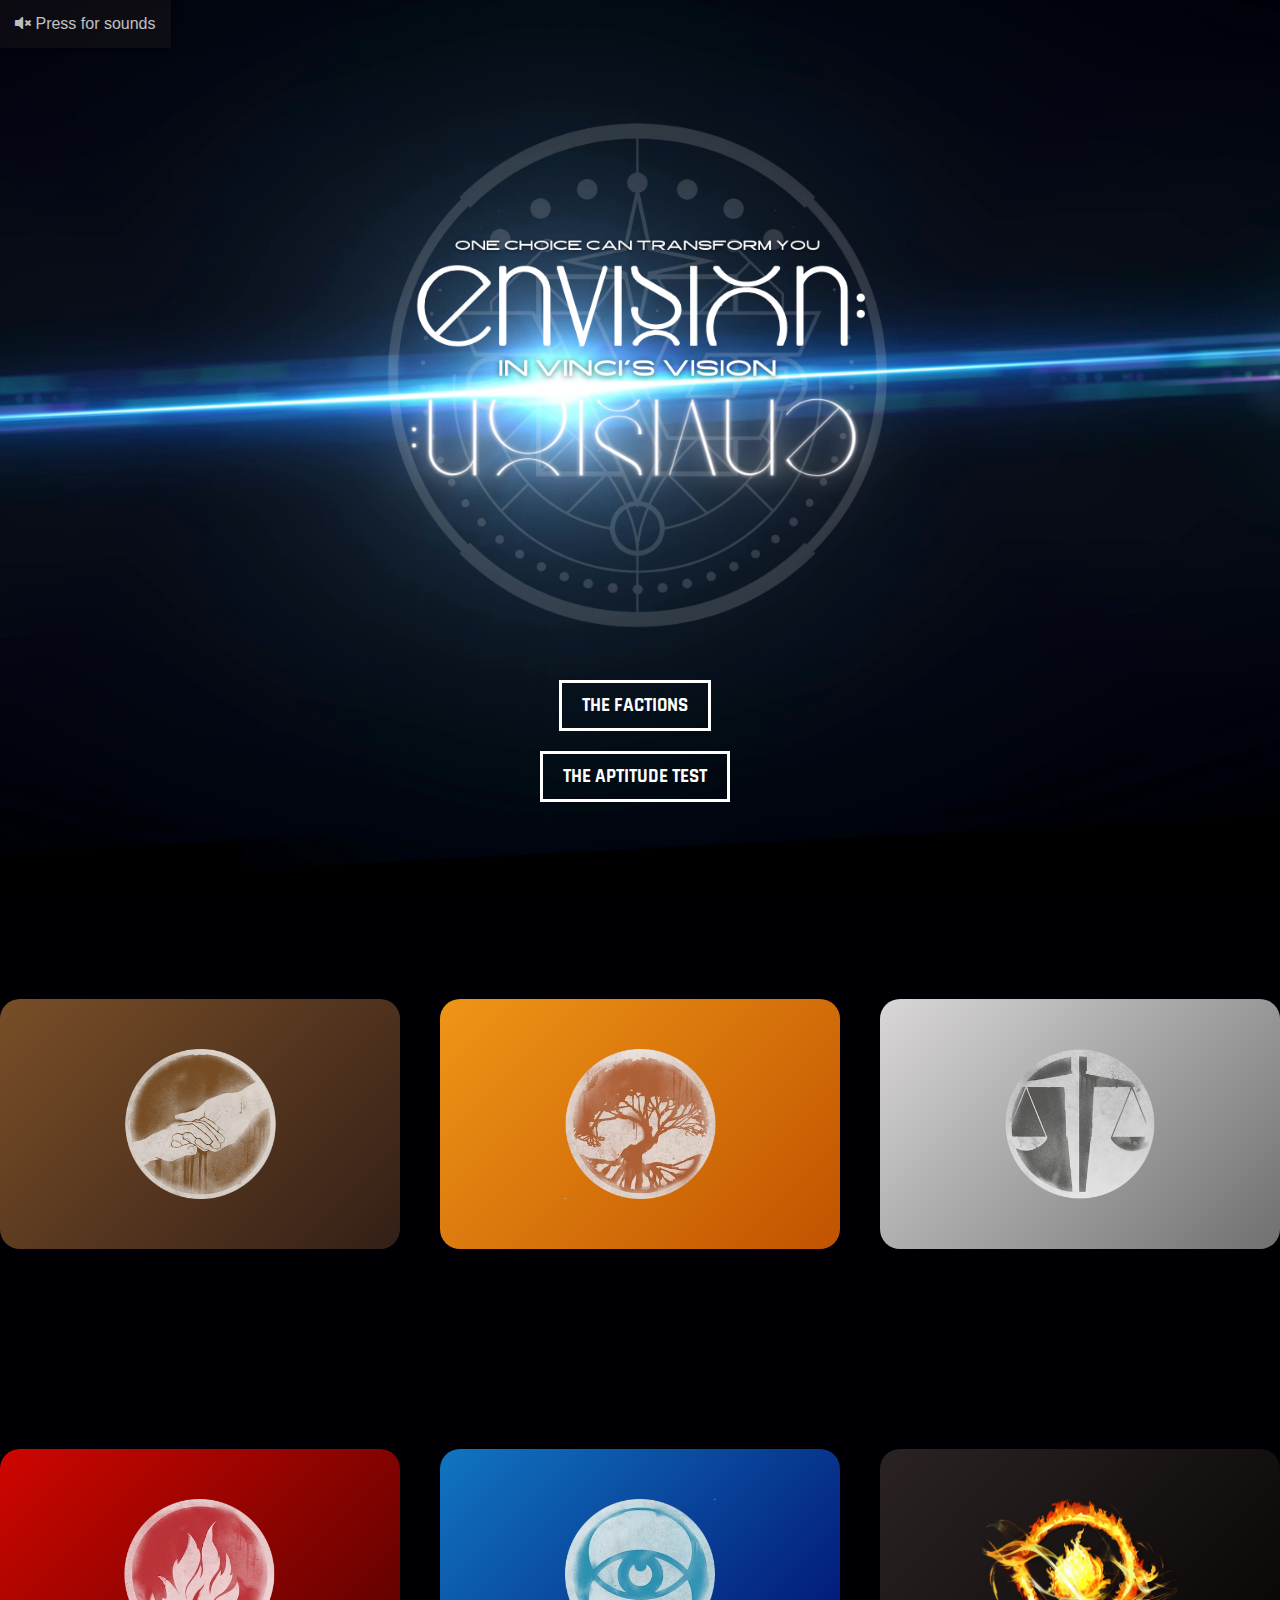
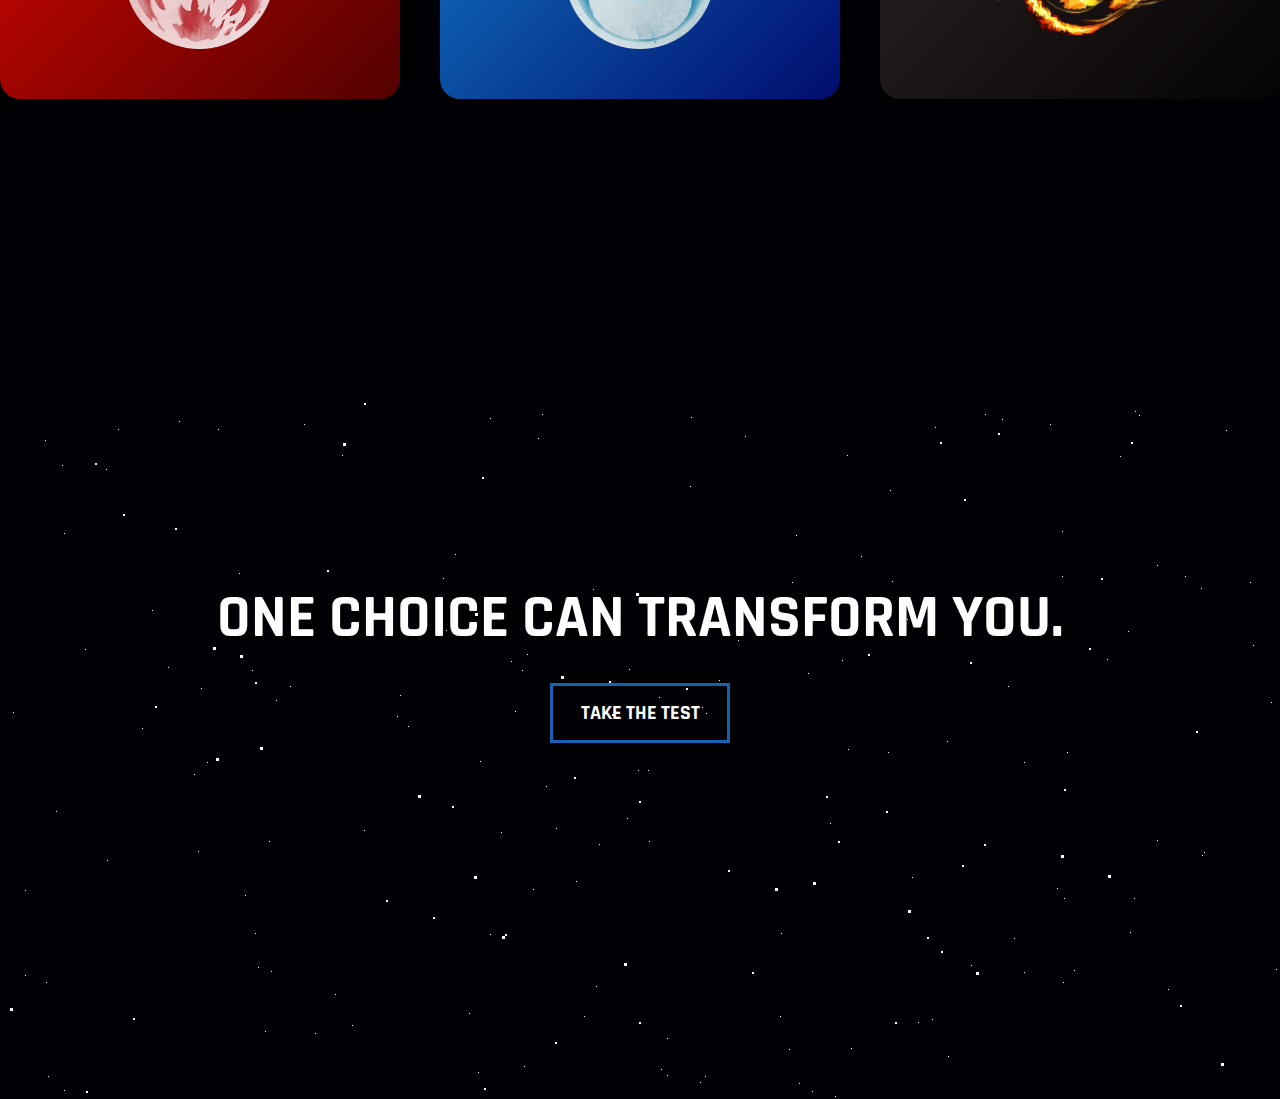
==== commit 24c5e7c4: "added bg music" ====
--- a/index.html
+++ b/index.html
@@ -6,18 +6,26 @@
     <title>enVIsion: IN VINCI’s VISION</title>
     
     <link rel="icon" href="./images/TVG (1).ico" type="image/x-icon">
+    <link rel='stylesheet' href='https://cdnjs.cloudflare.com/ajax/libs/font-awesome/5.9.0/css/all.min.css'>
     <link rel="stylesheet" href="./index.css">
 </head>
-<body>    
-    <div id='stars'></div>
+<body>
+        
+    <div id='stars'>
+    </div>
         <div id='stars2'></div>
         <div id='stars3'></div>
         <div class="sections home" id="home">
-            <div class="bg-music">
+            <audio loop src="./audio/divergent-bg.mp3"></audio>
+                <button class="mbtn" id="button">
+                    <i class="fas fa-volume-mute"></i>
+                    <span>Press for sounds</span>
+                </button>
+            <!--<div class="bg-music">
                 <audio controls autoplay loop preload="auto">
                     <source src="./audio/divergent-bg.mp3" type="audio/mpeg"/>
                 </audio>
-            </div>
+            </div>-->
             <div class="banner-btn">
                 <p><a href="#factions">THE FACTIONS</a></p>
                 <p><a href="#aptitude">THE APTITUDE TEST</a></p>
@@ -94,5 +102,7 @@
                 
               </div>
         </div>
+    
+    <script  src="./script.js"></script>
 </body>
 </html>--- a/index.css
+++ b/index.css
@@ -248,9 +248,59 @@
     font-size:20px;
   }
 
-  .btn span a{
+.btn span a{
     color: white;
     text-decoration: none;
+}
+
+audio {
+    display: none;
+}
+
+.mbtn {
+    font-size: 16px;
+    color: #eee;
+    position: absolute;
+    top: 0%;
+    left: 0%;
+    transform: translate(2,2);
+    width: auto;
+    padding: 15px;
+    border: none;
+    border-radius: 2px;
+    outline: none;
+    background: rgba(20, 17, 24, 0.8);
+    box-shadow: 2px 2px 4px rgba(0, 0, 0, 0.4);
+    opacity: 0.8;
+    cursor: pointer;
+    transition: all 0.4s ease-out;
+  }
+
+  .mbtn span {
+    visibility: hidden;
+  }
+
+  .mbtn:hover span {
+    visibility: visible;
+  }
+  
+  .mbtn.fade:hover {
+    opacity: 0.8;
+  }
+  
+  .fade {
+    opacity: 0.2;
+    top: 0;
+    left: 0;
+    transform: translate(0, 0);
+  }
+
+  .fade span {
+    visibility: hidden;
+
+  }
+  .mbtn.fade:hover span{
+    visibility: visible;
   }
 
 #stars {
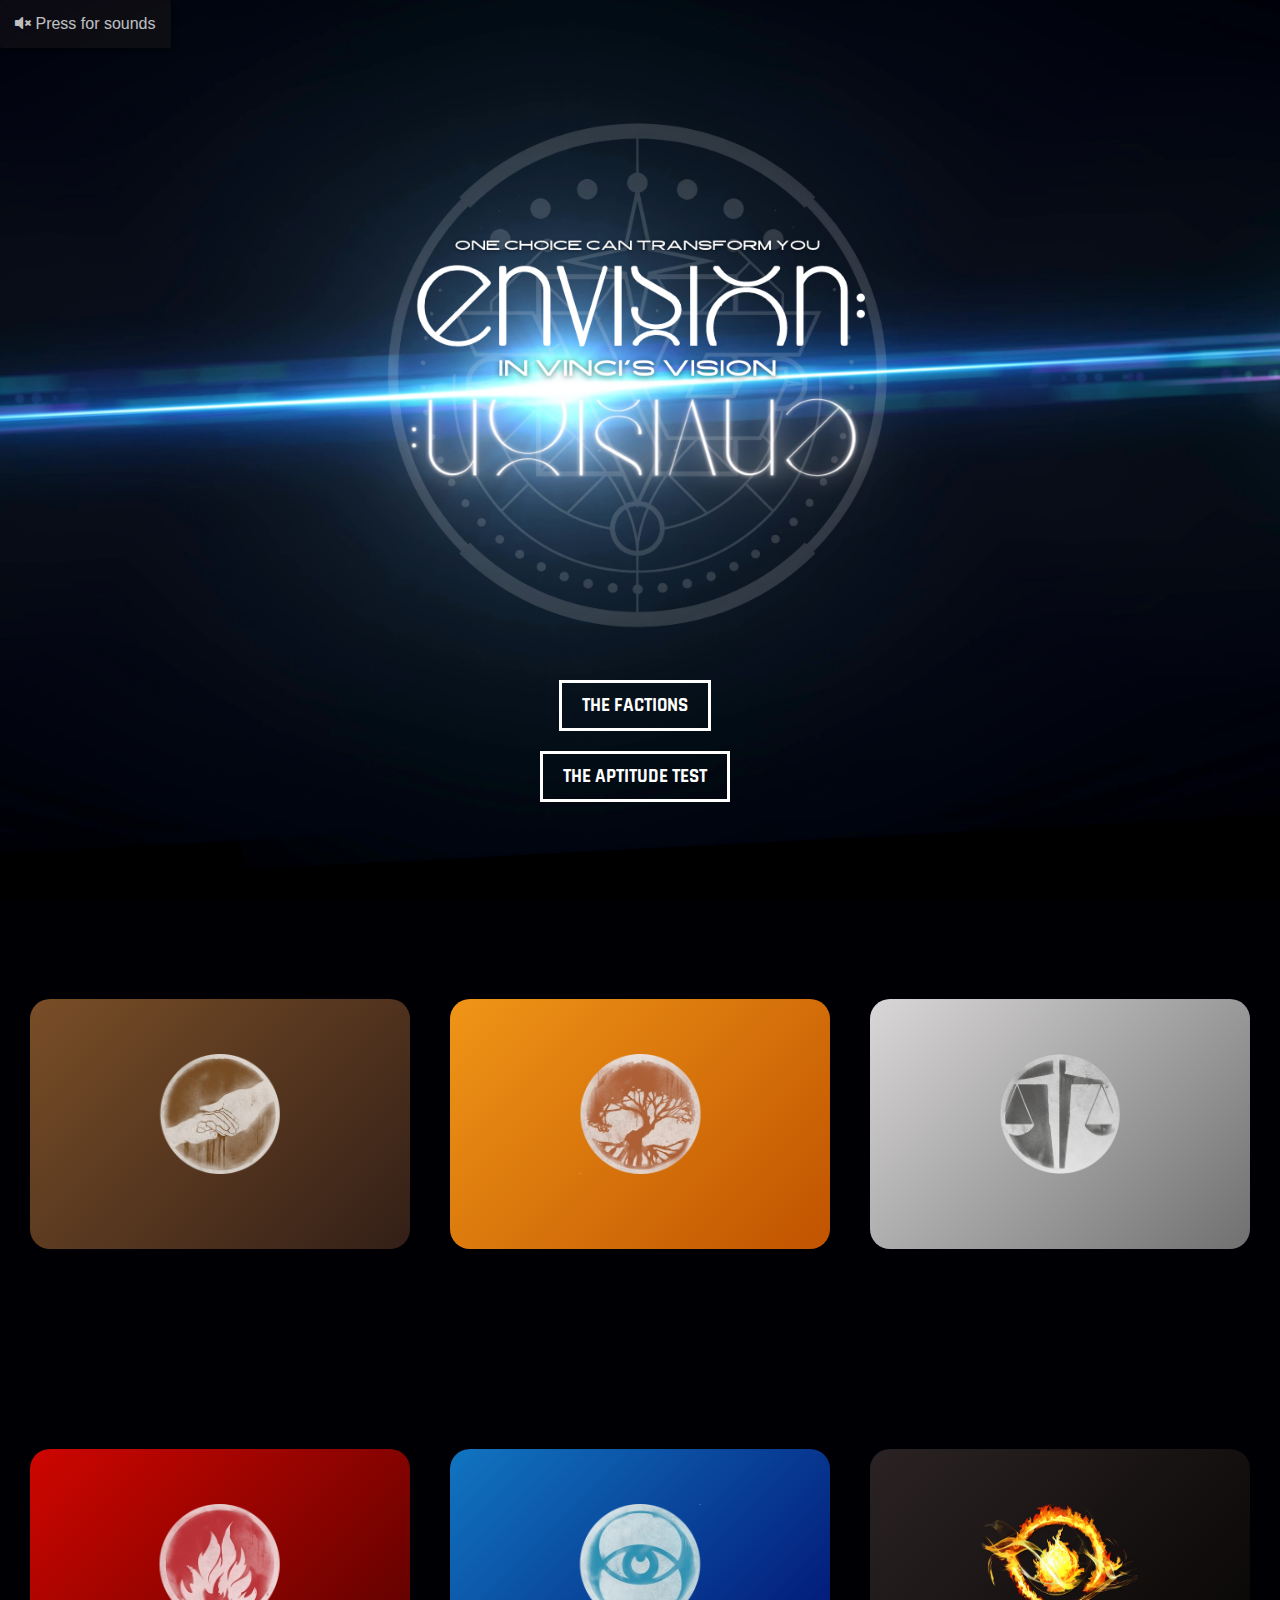
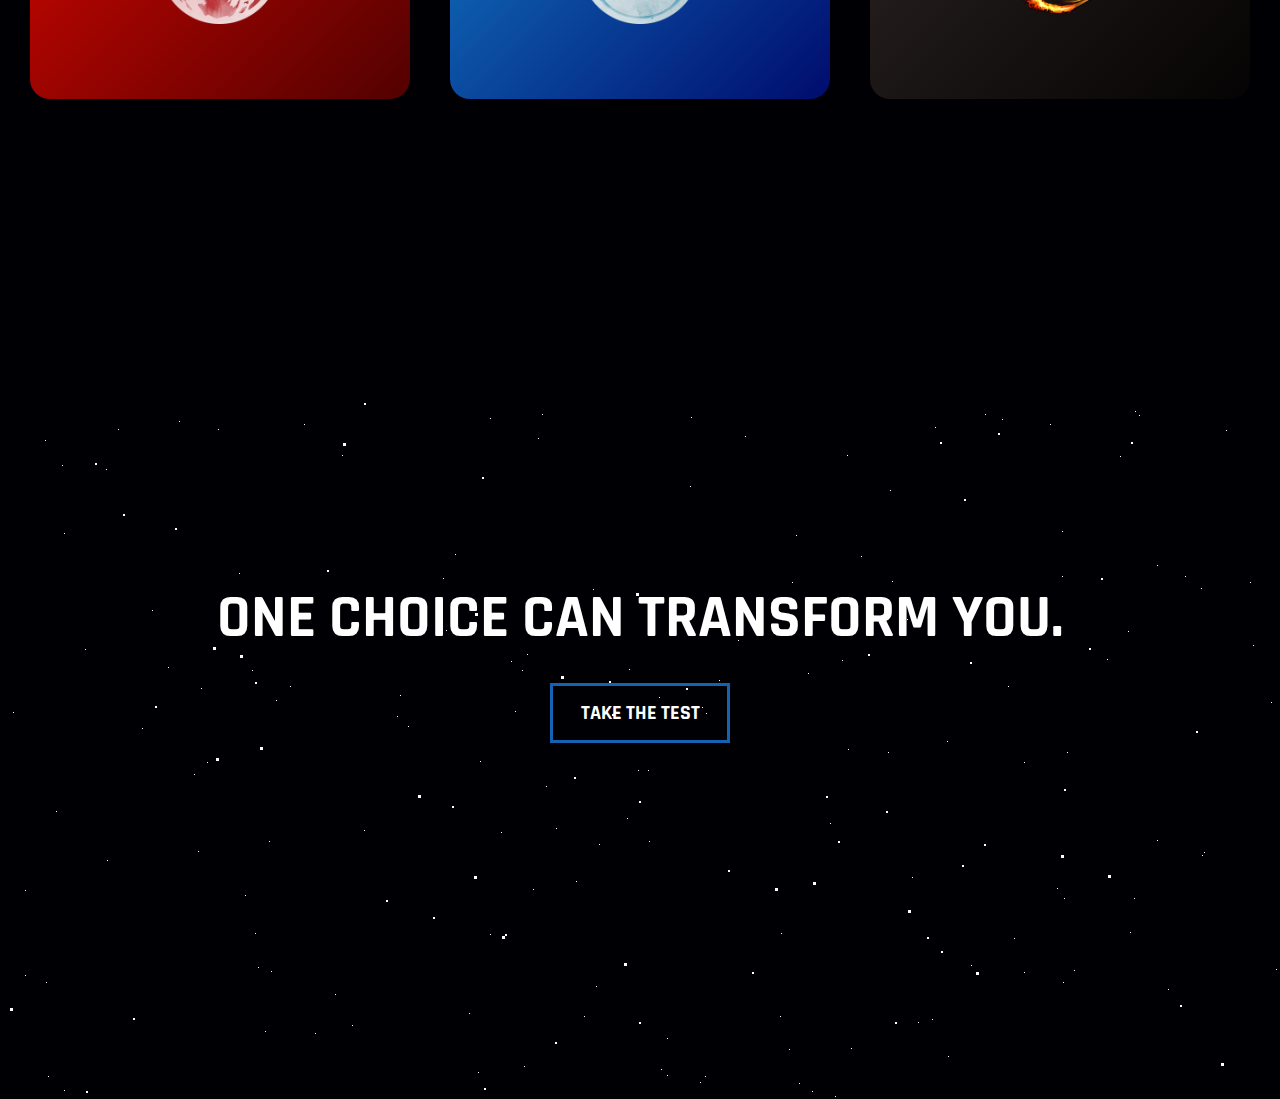
==== commit c4d96896: "Music & Debug" ====
--- a/index.html
+++ b/index.html
@@ -21,11 +21,6 @@
                     <i class="fas fa-volume-mute"></i>
                     <span>Press for sounds</span>
                 </button>
-            <!--<div class="bg-music">
-                <audio controls autoplay loop preload="auto">
-                    <source src="./audio/divergent-bg.mp3" type="audio/mpeg"/>
-                </audio>
-            </div>-->
             <div class="banner-btn">
                 <p><a href="#factions">THE FACTIONS</a></p>
                 <p><a href="#aptitude">THE APTITUDE TEST</a></p>
--- a/index.css
+++ b/index.css
@@ -363,6 +363,27 @@
     }
   }
 
+@media (max-width:1300px) {
+    .card {
+        position: relative;
+        width: auto;
+        max-width: 380px;
+        transition: 0.5s;
+    }
+    .card img {
+        bottom: 30%;
+        height: 120px;
+    }
+    .card:hover img {
+        height: 190px;
+    }
+    .card .content {
+        width: 50%;
+    }
+    .card:hover .content {
+        width: 100%;
+    }
+}
 @media (max-width:990px)
 {
     .sections{
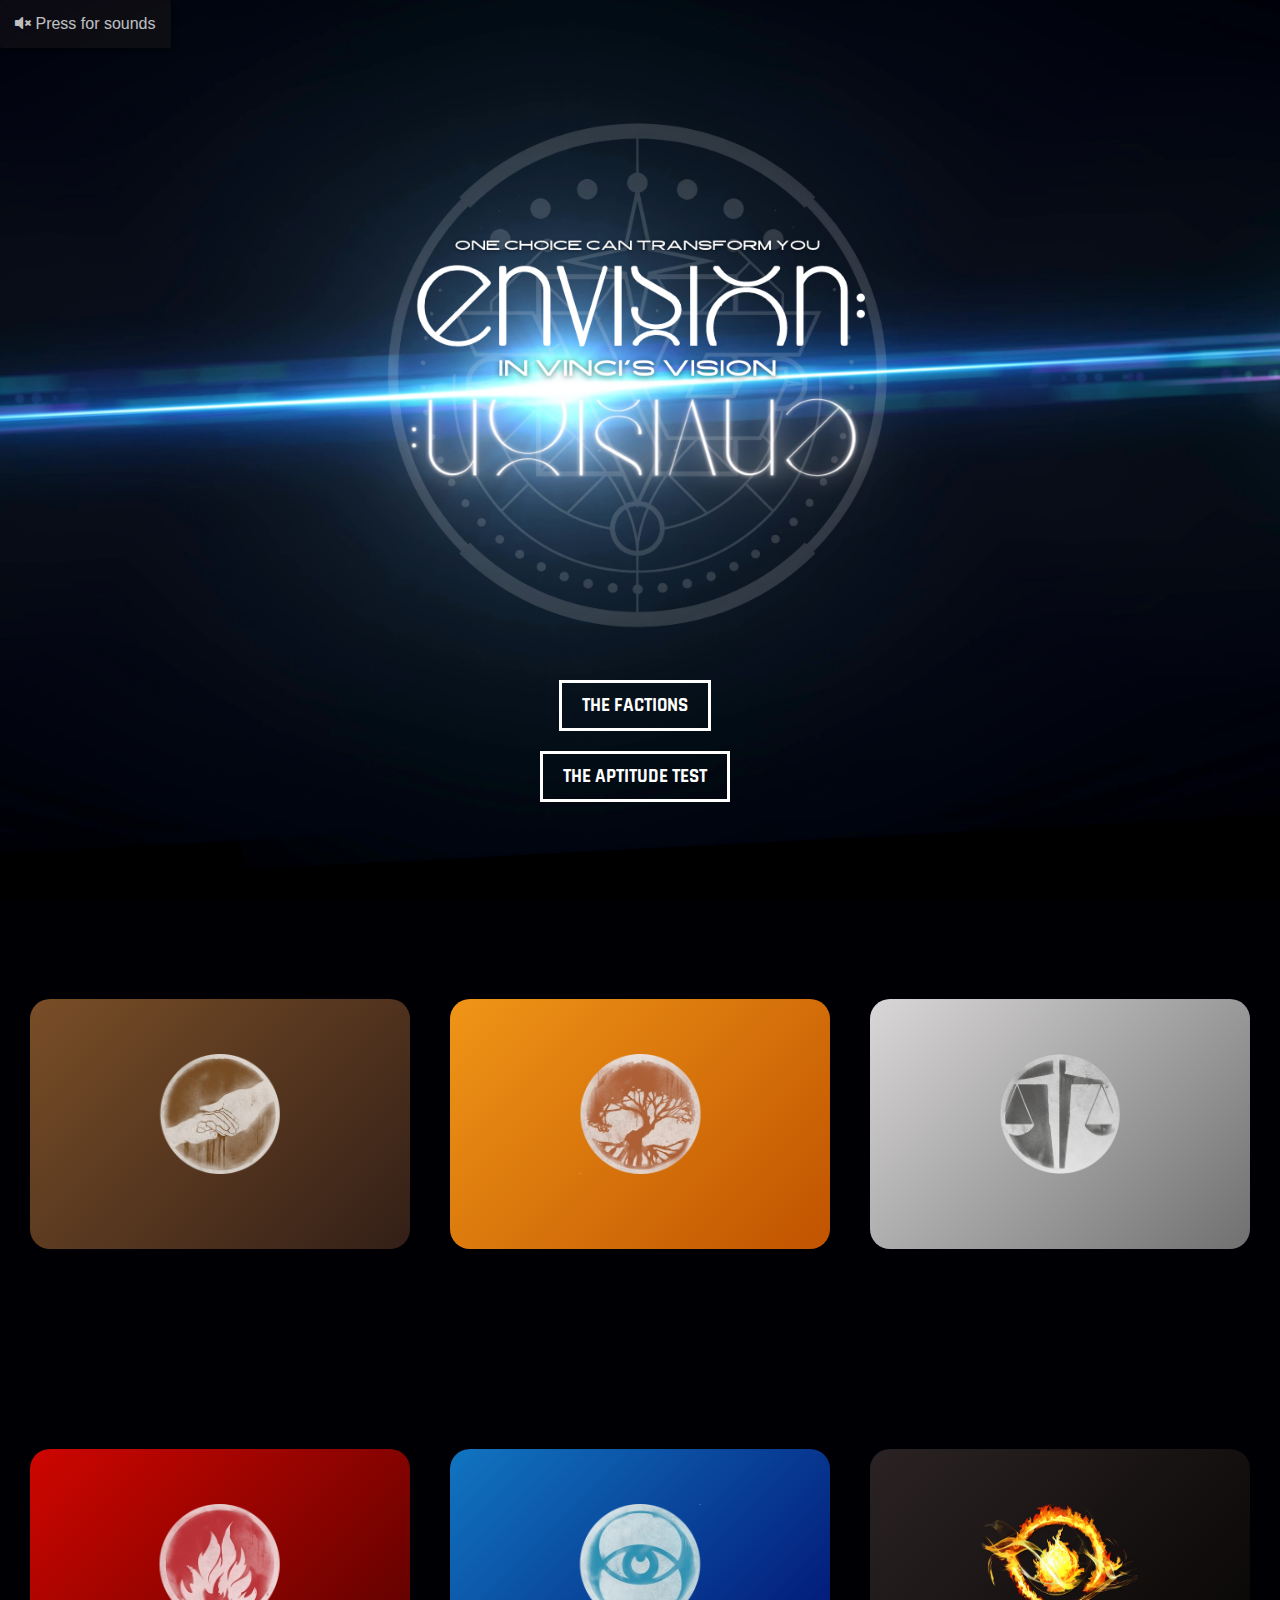
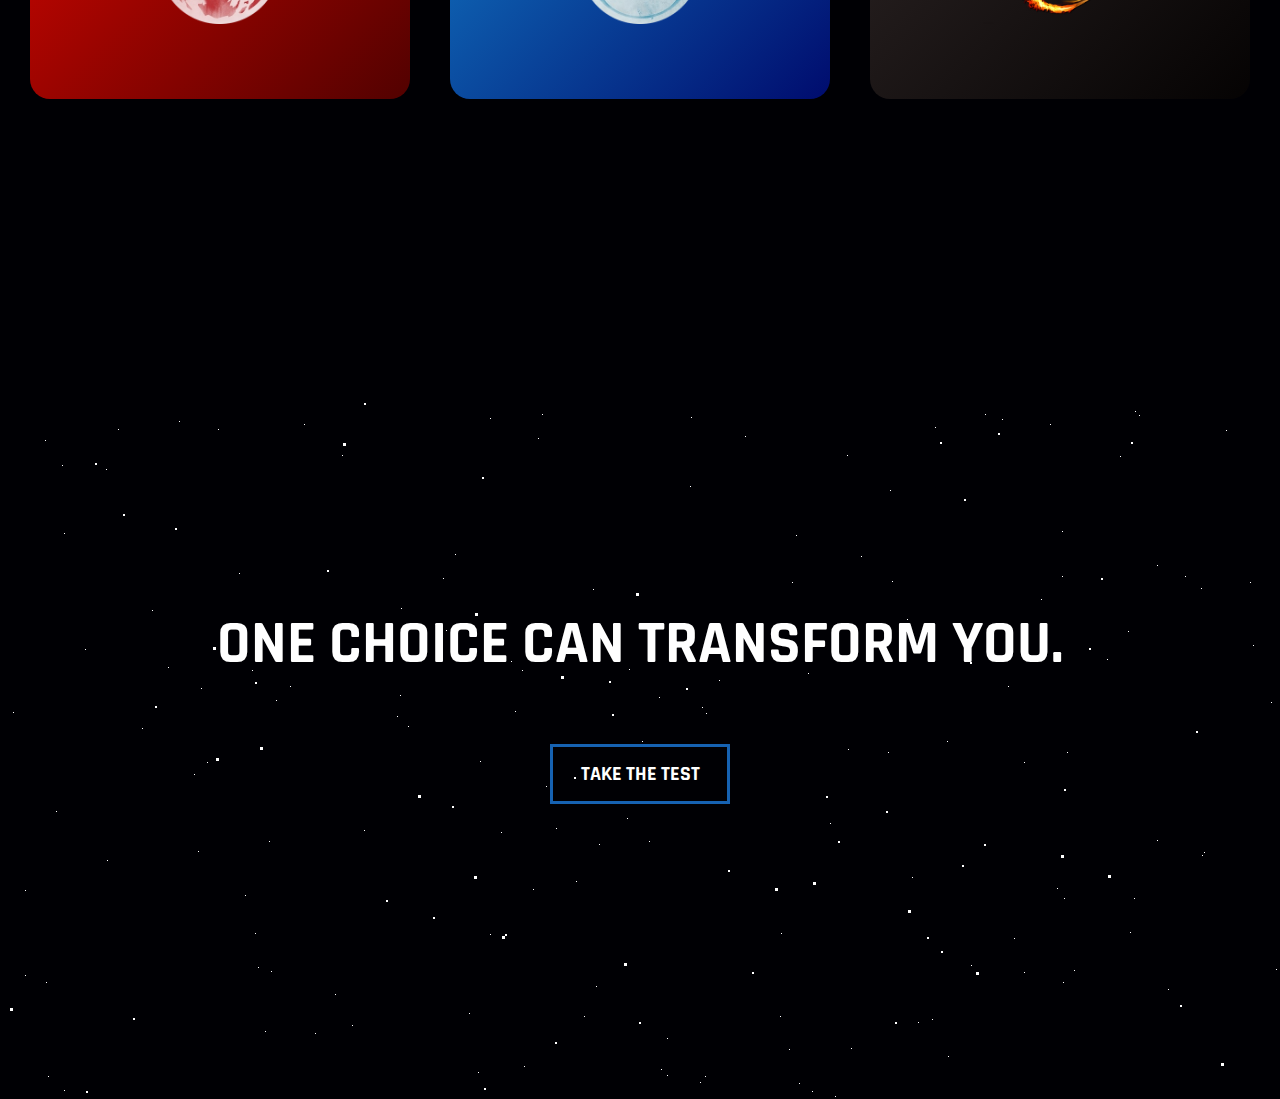
==== commit cb3c07aa: "With Accurate results" ====
--- a/index.html
+++ b/index.html
@@ -3,7 +3,7 @@
 <head>
     <meta charset="UTF-8">
     <meta name="viewport" content="width=device-width, initial-scale=1">
-    <title>enVIsion: IN VINCI’s VISION</title>
+    <title>THE V-ZONE</title>
     
     <link rel="icon" href="./images/TVG (1).ico" type="image/x-icon">
     <link rel='stylesheet' href='https://cdnjs.cloudflare.com/ajax/libs/font-awesome/5.9.0/css/all.min.css'>
@@ -17,7 +17,7 @@
         <div id='stars3'></div>
         <div class="sections home" id="home">
             <audio loop src="./audio/divergent-bg.mp3"></audio>
-                <button class="mbtn" id="button">
+                <button class="mbtn" id="sound-btn">
                     <i class="fas fa-volume-mute"></i>
                     <span>Press for sounds</span>
                 </button>
--- a/index.css
+++ b/index.css
@@ -182,7 +182,7 @@
 .card .content h1 {
     color: #ffffff;
     text-transform: uppercase;
-    font-size: 2.5em;
+    font-size: 2em;
     font-family: 'Rajdhani', sans-serif;
     font-weight: 700;
     line-height: 1em;
@@ -200,13 +200,13 @@
     font-family: 'Rajdhani', sans-serif;
     font-weight: 700;
     line-height: 1em;
-    margin-bottom: 8%;
+    margin-bottom: 50px;
 }
 .center {
     width: 180px;
     height: 60px;
     position: absolute;
-    margin-top: 10%;
+    margin-top: 250px;
   }
   
   .btn {
@@ -377,15 +377,19 @@
     .card:hover img {
         height: 190px;
     }
+
+    .card:hover content {
+        width: 40%;
+    }
     .card .content {
         width: 50%;
     }
-    .card:hover .content {
-        width: 100%;
-    }
 }
 @media (max-width:990px)
 {
+    .center {
+        margin-top: 30%;
+    }
     .sections{
         width: 100%;
         height: 100%;
@@ -433,7 +437,7 @@
     .card .content h1 {
         color: #ffffff;
         text-transform: uppercase;
-        font-size: 1.5em;
+        font-size: 4.5em;
         font-family: 'Rajdhani', sans-serif;
         font-weight: 700;
         line-height: 1em;
@@ -459,6 +463,9 @@
 
 @media (max-width:420px)
 {
+    .center {
+        margin-top: 40%;
+      }
     #factions {
         background: radial-gradient(ellipse at bottom, #000004 0%, #000004 100%);
         color: #ffffff;
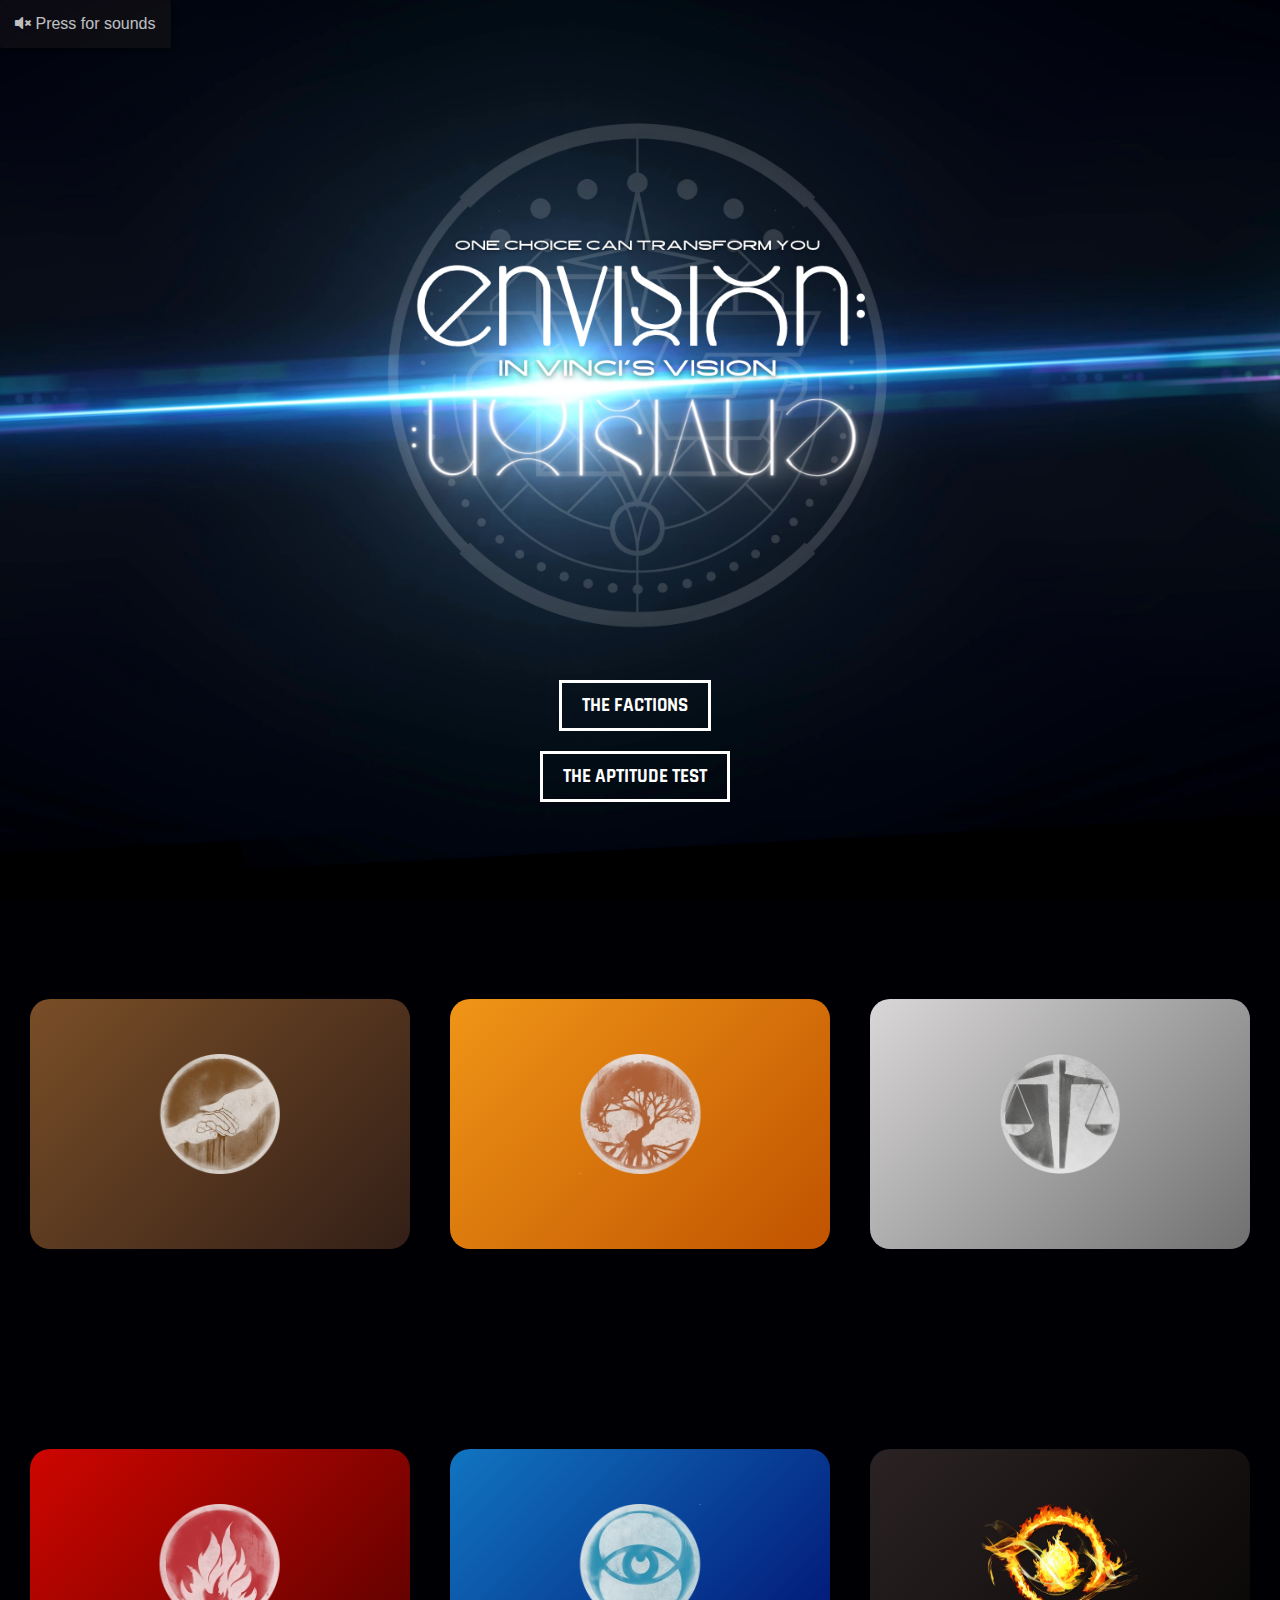
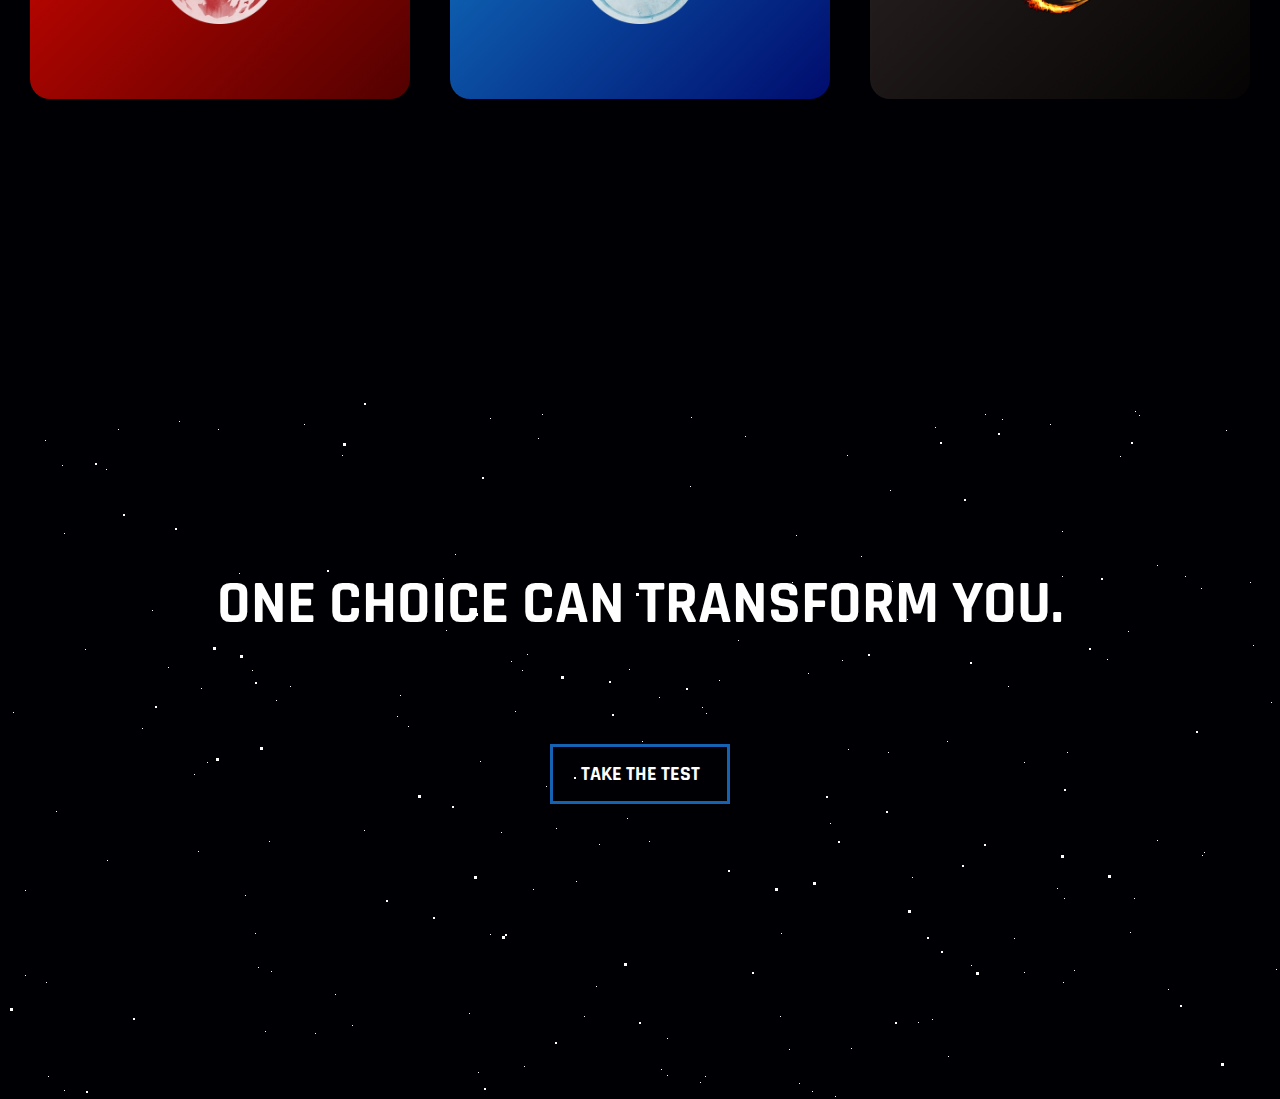
==== commit 1fe076ae: "google analytics" ====
--- a/index.html
+++ b/index.html
@@ -9,6 +9,15 @@
     <link rel='stylesheet' href='https://cdnjs.cloudflare.com/ajax/libs/font-awesome/5.9.0/css/all.min.css'>
     <link rel="stylesheet" href="./index.css">
 </head>
+<!-- Google tag (gtag.js) -->
+<script async src="https://www.googletagmanager.com/gtag/js?id=G-8TZRTZB6PT"></script>
+<script>
+  window.dataLayer = window.dataLayer || [];
+  function gtag(){dataLayer.push(arguments);}
+  gtag('js', new Date());
+
+  gtag('config', 'G-8TZRTZB6PT');
+</script>
 <body>
         
     <div id='stars'>
--- a/index.css
+++ b/index.css
@@ -200,7 +200,7 @@
     font-family: 'Rajdhani', sans-serif;
     font-weight: 700;
     line-height: 1em;
-    margin-bottom: 50px;
+    margin-bottom: 130px;
 }
 .center {
     width: 180px;
@@ -437,7 +437,7 @@
     .card .content h1 {
         color: #ffffff;
         text-transform: uppercase;
-        font-size: 4.5em;
+        font-size: 1.5em;
         font-family: 'Rajdhani', sans-serif;
         font-weight: 700;
         line-height: 1em;
@@ -451,7 +451,6 @@
     }
     #aptitude h1 {
         font-size: 4.0em;
-        margin-bottom: 10%;
         margin-left: 50%;
         margin-right: 50%;
         text-align: center;
@@ -480,7 +479,6 @@
     }
     #aptitude h1 {
         font-size: 2.5em;
-        margin-bottom: 10%;
         margin-left: 50%;
         margin-right: 50%;
         text-align: center;
